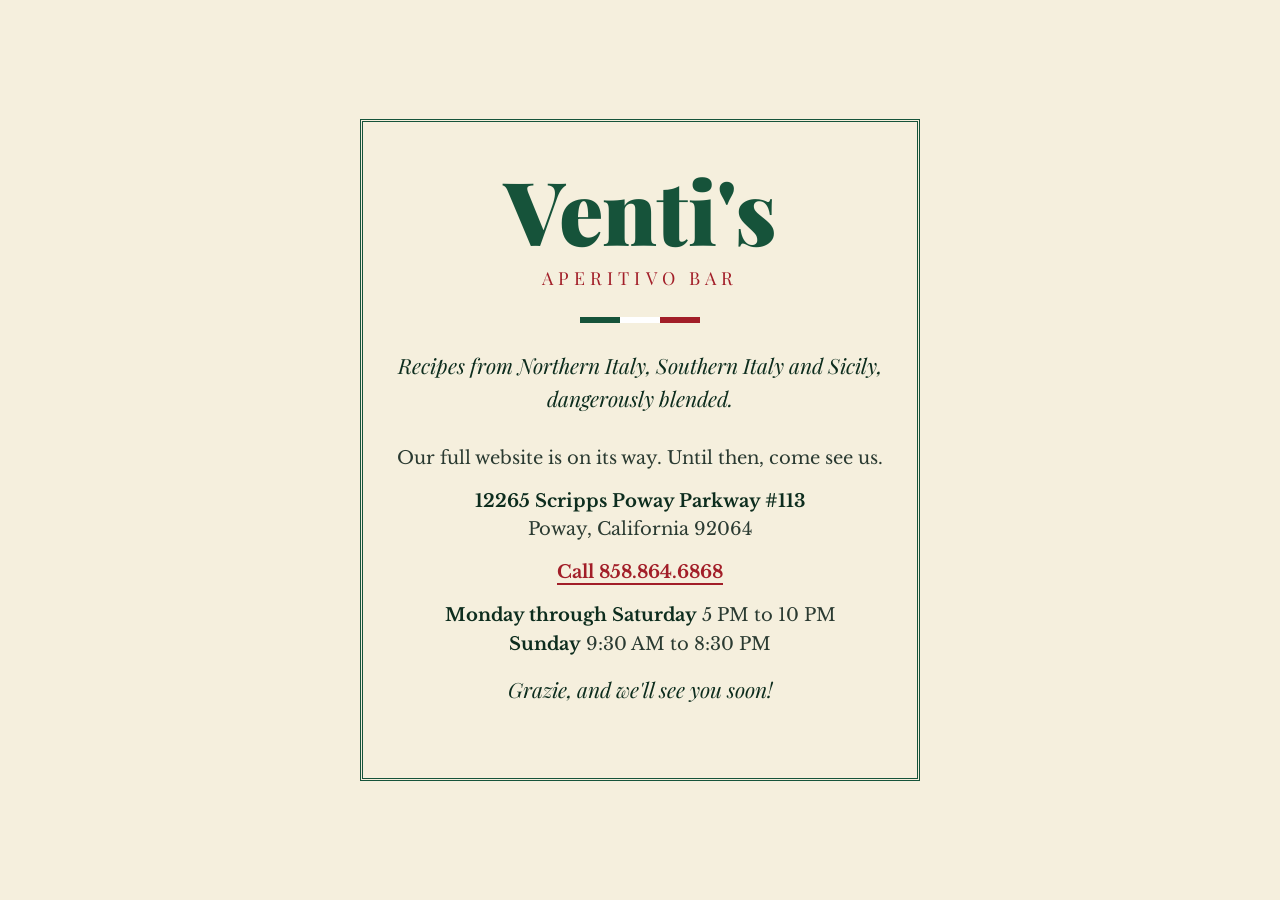
==== index.html @ 0a0c338a "Scaffold the Venti's Aperitivo Bar site: menu data, brief, deploy guide, holding page Co-Authored-By" ====
<!doctype html>
<html lang="en">
<head>
<meta charset="utf-8">
<meta name="viewport" content="width=device-width, initial-scale=1">
<title>Venti's Aperitivo Bar | Italian Restaurant and Aperitivo Bar in Poway, California</title>
<meta name="description" content="Venti's Aperitivo Bar, an Italian restaurant and aperitivo bar in Poway, California. 12265 Scripps Poway Parkway #113. Call 858.864.6868.">
<meta name="theme-color" content="#16533A">
<link rel="preconnect" href="https://fonts.googleapis.com">
<link rel="preconnect" href="https://fonts.gstatic.com" crossorigin>
<link rel="stylesheet" href="https://fonts.googleapis.com/css2?family=Playfair+Display:ital,wght@0,700;0,900;1,400&family=Libre+Baskerville:wght@400;700&display=swap">
<style>
  :root { --paper: #F5EFDD; --green: #16533A; --red: #A21E28; --ink: #0D2D1E; --body: #2A3A31; }
  * { box-sizing: border-box; }
  body { margin: 0; background: var(--paper); color: var(--body); font-family: "Libre Baskerville", Georgia, serif; font-size: 18px; line-height: 1.6; }
  main { min-height: 100vh; display: grid; place-items: center; padding: 48px 20px; }
  .card { max-width: 560px; width: 100%; text-align: center; border: 3px double var(--green); padding: 44px 28px; }
  h1 { font-family: "Playfair Display", serif; font-weight: 900; color: var(--green); font-size: clamp(56px, 12vw, 88px); line-height: 1; margin: 0; }
  .sub { font-family: "Playfair Display", serif; color: var(--red); letter-spacing: 0.28em; font-size: 18px; margin: 10px 0 24px; }
  .tri { display: flex; width: 120px; height: 6px; margin: 0 auto 26px; }
  .tri span { flex: 1; } .tri span:nth-child(1) { background: var(--green); } .tri span:nth-child(2) { background: #fff; } .tri span:nth-child(3) { background: var(--red); }
  .tag { font-family: "Playfair Display", serif; font-style: italic; color: var(--ink); font-size: 21px; margin: 0 0 28px; }
  p { margin: 0 0 14px; }
  a { color: var(--red); font-weight: 700; text-decoration: none; border-bottom: 2px solid var(--red); }
  a:focus-visible { outline: 3px solid var(--green); outline-offset: 3px; }
  strong { color: var(--ink); }
</style>
</head>
<body>
<main>
  <div class="card">
    <h1>Venti's</h1>
    <div class="sub">APERITIVO BAR</div>
    <div class="tri" aria-hidden="true"><span></span><span></span><span></span></div>
    <p class="tag">Recipes from Northern Italy, Southern Italy and Sicily, dangerously blended.</p>
    <p>Our full website is on its way. Until then, come see us.</p>
    <p><strong>12265 Scripps Poway Parkway #113</strong><br>Poway, California 92064</p>
    <p><a href="tel:+18588646868">Call 858.864.6868</a></p>
    <p><strong>Monday through Saturday</strong> 5 PM to 10 PM<br><strong>Sunday</strong> 9:30 AM to 8:30 PM</p>
    <p class="tag">Grazie, and we'll see you soon!</p>
  </div>
</main>
</body>
</html>
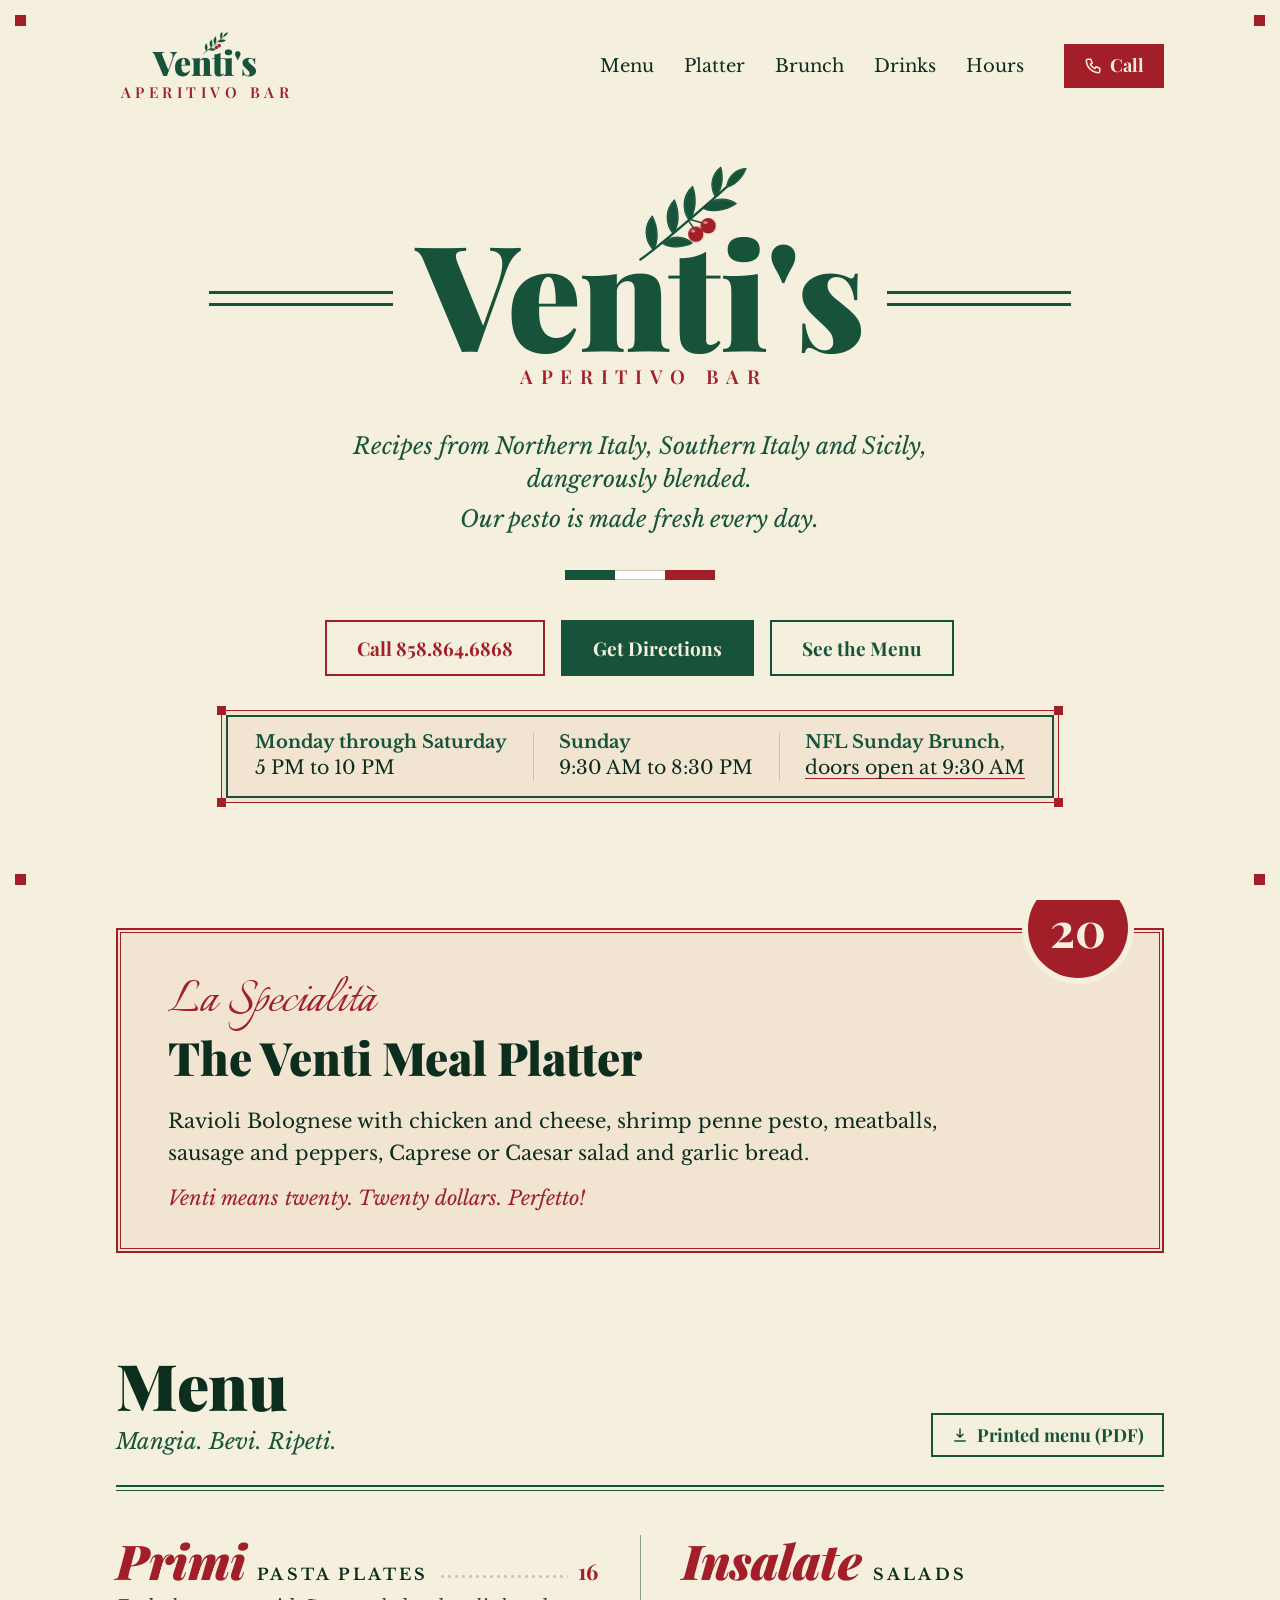
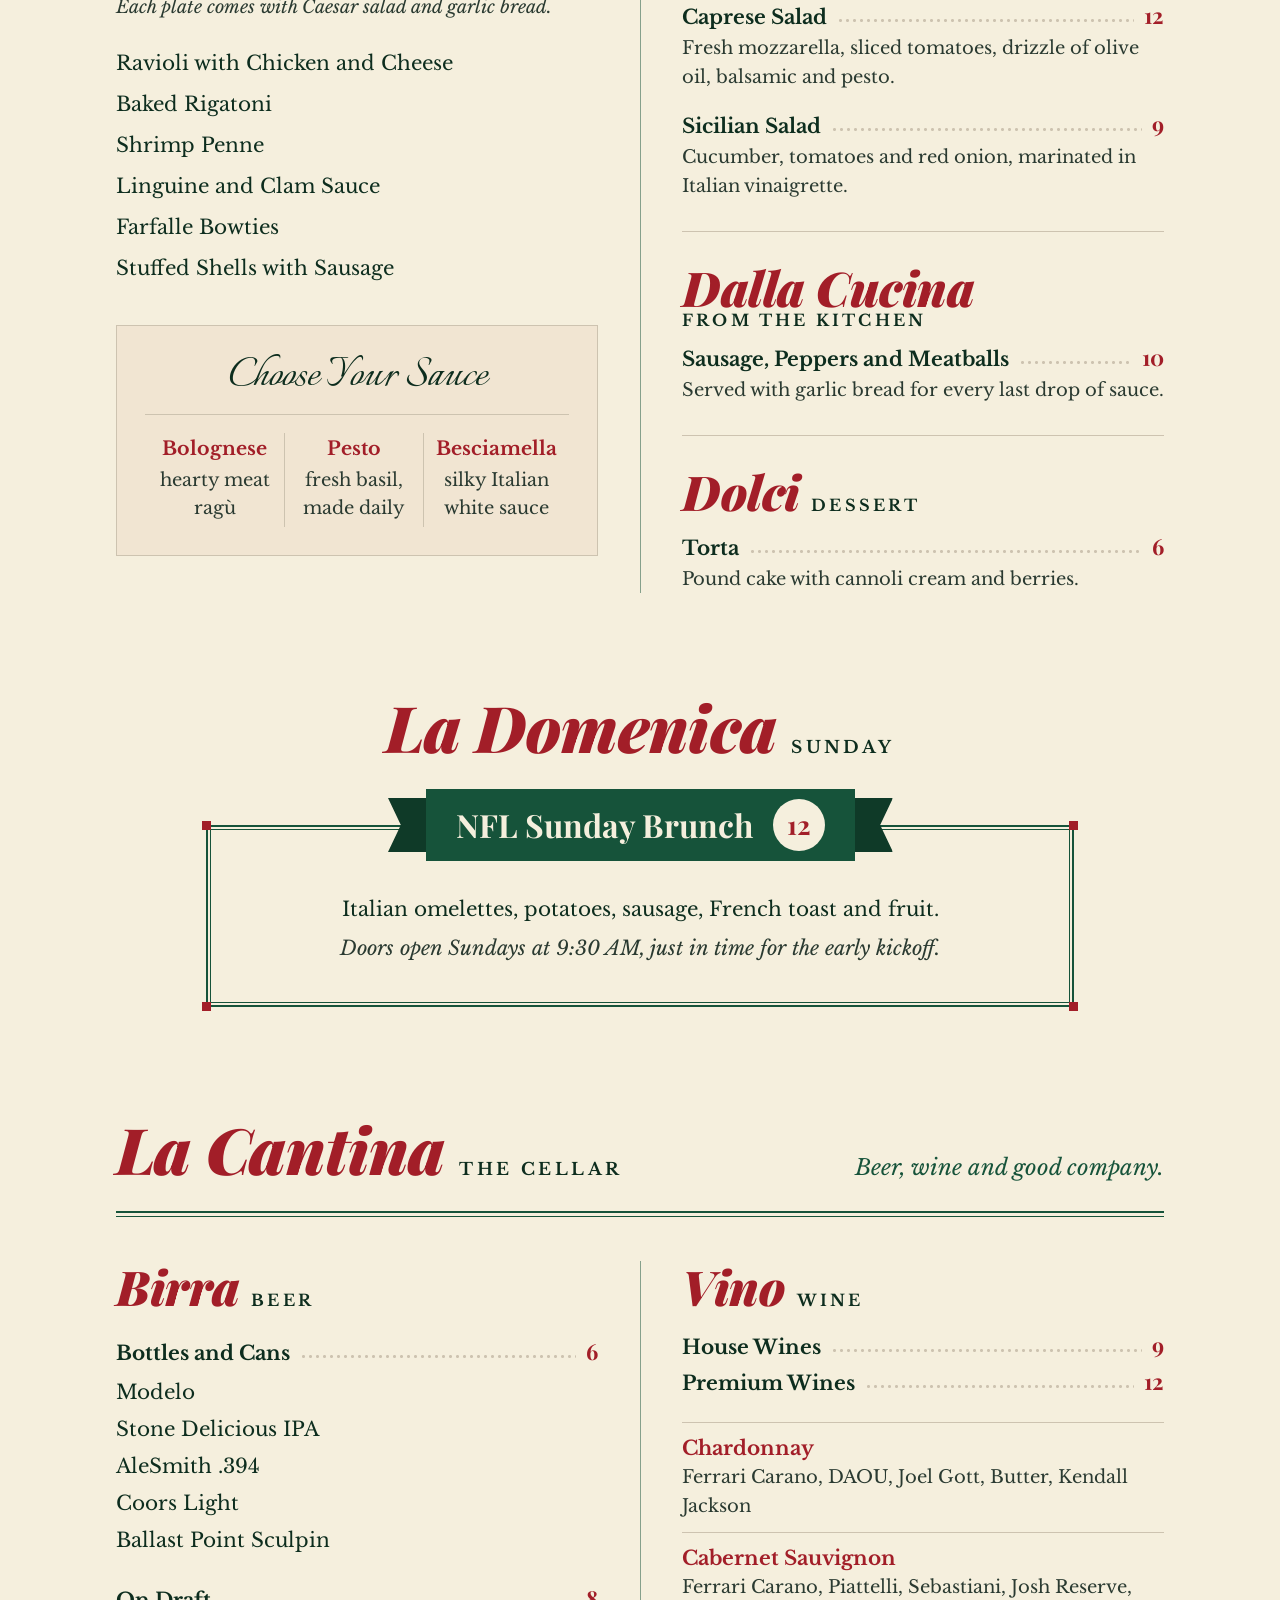
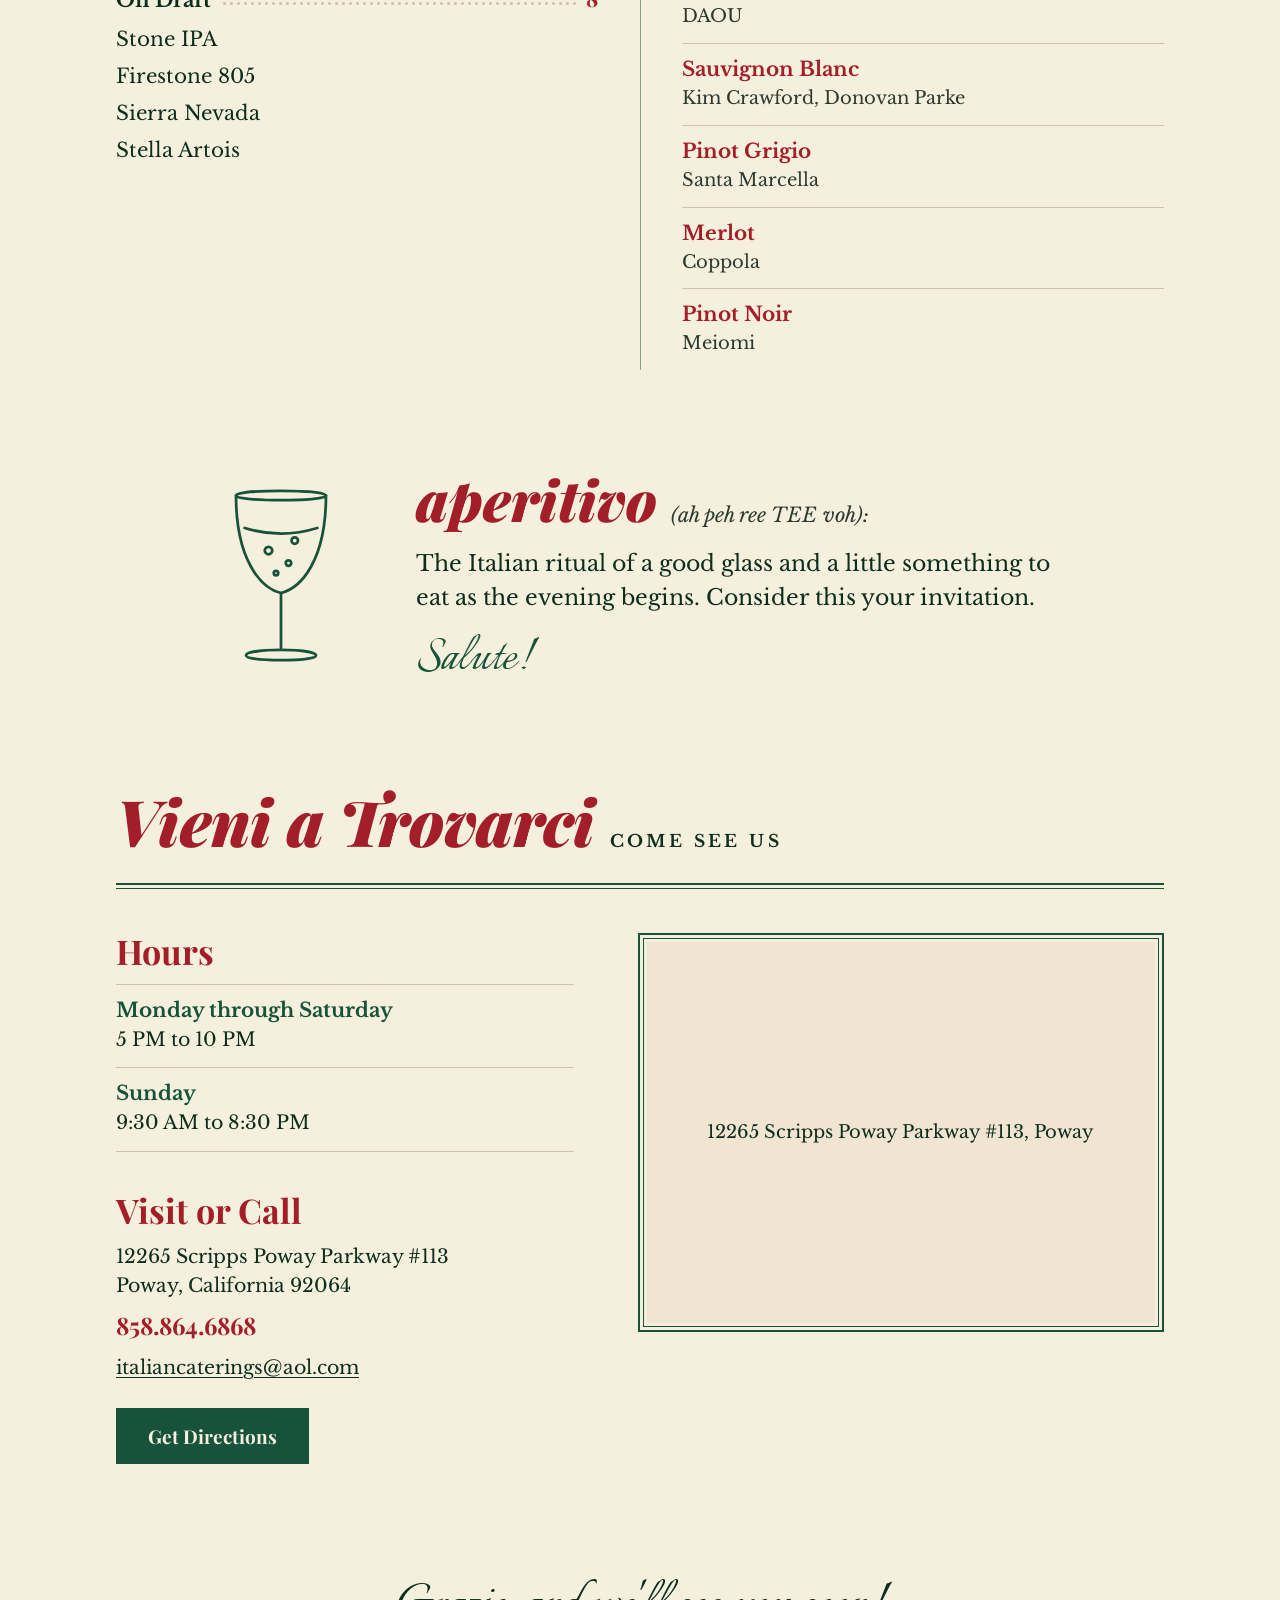
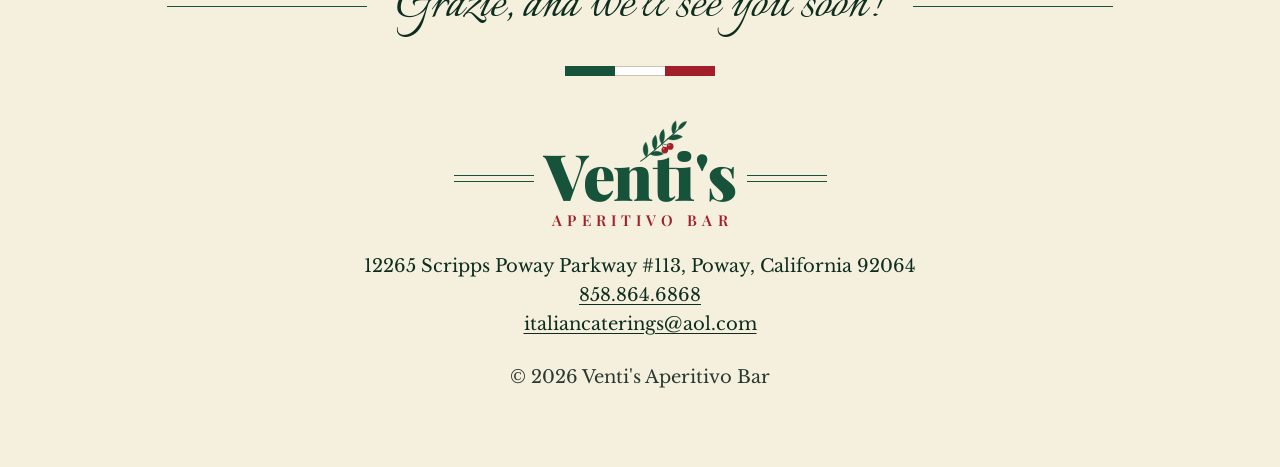
==== commit 09d81f8a: "Publish the site: the printed menu brought to the screen Replaces the holding page with the real one" ====
--- a/index.html
+++ b/index.html
@@ -1,44 +1,653 @@
 <!doctype html>
 <html lang="en">
 <head>
-<meta charset="utf-8">
-<meta name="viewport" content="width=device-width, initial-scale=1">
-<title>Venti's Aperitivo Bar | Italian Restaurant and Aperitivo Bar in Poway, California</title>
-<meta name="description" content="Venti's Aperitivo Bar, an Italian restaurant and aperitivo bar in Poway, California. 12265 Scripps Poway Parkway #113. Call 858.864.6868.">
-<meta name="theme-color" content="#16533A">
-<link rel="preconnect" href="https://fonts.googleapis.com">
-<link rel="preconnect" href="https://fonts.gstatic.com" crossorigin>
-<link rel="stylesheet" href="https://fonts.googleapis.com/css2?family=Playfair+Display:ital,wght@0,700;0,900;1,400&family=Libre+Baskerville:wght@400;700&display=swap">
-<style>
-  :root { --paper: #F5EFDD; --green: #16533A; --red: #A21E28; --ink: #0D2D1E; --body: #2A3A31; }
-  * { box-sizing: border-box; }
-  body { margin: 0; background: var(--paper); color: var(--body); font-family: "Libre Baskerville", Georgia, serif; font-size: 18px; line-height: 1.6; }
-  main { min-height: 100vh; display: grid; place-items: center; padding: 48px 20px; }
-  .card { max-width: 560px; width: 100%; text-align: center; border: 3px double var(--green); padding: 44px 28px; }
-  h1 { font-family: "Playfair Display", serif; font-weight: 900; color: var(--green); font-size: clamp(56px, 12vw, 88px); line-height: 1; margin: 0; }
-  .sub { font-family: "Playfair Display", serif; color: var(--red); letter-spacing: 0.28em; font-size: 18px; margin: 10px 0 24px; }
-  .tri { display: flex; width: 120px; height: 6px; margin: 0 auto 26px; }
-  .tri span { flex: 1; } .tri span:nth-child(1) { background: var(--green); } .tri span:nth-child(2) { background: #fff; } .tri span:nth-child(3) { background: var(--red); }
-  .tag { font-family: "Playfair Display", serif; font-style: italic; color: var(--ink); font-size: 21px; margin: 0 0 28px; }
-  p { margin: 0 0 14px; }
-  a { color: var(--red); font-weight: 700; text-decoration: none; border-bottom: 2px solid var(--red); }
-  a:focus-visible { outline: 3px solid var(--green); outline-offset: 3px; }
-  strong { color: var(--ink); }
-</style>
+  <meta charset="utf-8">
+  <meta name="viewport" content="width=device-width, initial-scale=1, viewport-fit=cover">
+  <script>
+    /* The js class goes on before anything can paint, so the finished page never flashes before
+       the entrance in js/main.js hides it. If that file fails to load (its onerror below) or has
+       not run within 2.5 seconds, the class comes off again and the page shows itself, complete
+       and still, without motion. */
+    (function (h) {
+      h.classList.add('js'); h.setAttribute('data-js', 'pending');
+      window.ventisLate = function () {
+        if (h.getAttribute('data-js') === 'pending') { h.classList.remove('js'); h.setAttribute('data-js', 'late'); }
+      };
+      setTimeout(window.ventisLate, 2500);
+    })(document.documentElement);
+  </script>
+  <title>Venti&#39;s Aperitivo Bar | Italian Restaurant and Aperitivo Bar in Poway, California</title>
+  <meta name="description" content="Italian restaurant and aperitivo bar in Poway, California. The Venti Meal Platter, pasta plates, salads, beer and wine, and NFL Sunday Brunch.">
+  <link rel="canonical" href="https://ventis2026.com/">
+  <meta name="theme-color" content="#16533A">
+  <meta property="og:type" content="website">
+  <meta property="og:site_name" content="Venti&#39;s Aperitivo Bar">
+  <meta property="og:locale" content="en_US">
+  <meta property="og:title" content="Venti&#39;s Aperitivo Bar | Italian Restaurant and Aperitivo Bar in Poway, California">
+  <meta property="og:description" content="Italian restaurant and aperitivo bar in Poway, California. The Venti Meal Platter, pasta plates, salads, beer and wine, and NFL Sunday Brunch.">
+  <meta property="og:url" content="https://ventis2026.com/">
+  <meta property="og:image" content="https://ventis2026.com/assets/og.png">
+  <meta property="og:image:width" content="1200">
+  <meta property="og:image:height" content="630">
+  <meta property="og:image:alt" content="Venti&#39;s Aperitivo Bar wordmark with an olive sprig on ivory paper, with the tagline Recipes from Northern Italy, Southern Italy and Sicily, dangerously blended.">
+  <meta name="twitter:card" content="summary_large_image">
+  <meta name="twitter:title" content="Venti&#39;s Aperitivo Bar | Italian Restaurant and Aperitivo Bar in Poway, California">
+  <meta name="twitter:description" content="Italian restaurant and aperitivo bar in Poway, California. The Venti Meal Platter, pasta plates, salads, beer and wine, and NFL Sunday Brunch.">
+  <meta name="twitter:image" content="https://ventis2026.com/assets/og.png">
+  <link rel="icon" href="assets/favicon.svg" type="image/svg+xml">
+  <link rel="icon" href="assets/favicon-32.png" sizes="32x32" type="image/png">
+  <link rel="apple-touch-icon" href="assets/apple-touch-icon.png">
+  <link rel="preconnect" href="https://fonts.googleapis.com">
+  <link rel="preconnect" href="https://fonts.gstatic.com" crossorigin>
+  <link rel="stylesheet" href="https://fonts.googleapis.com/css2?family=Italianno&family=Libre+Baskerville:ital,wght@0,400;0,700;1,400;1,700&family=Playfair+Display:ital,wght@0,600;0,700;0,900;1,900&display=swap">
+  <link rel="stylesheet" href="css/style.css">
+  <script type="application/ld+json">
+{
+  "@context": "https://schema.org",
+  "@type": "Restaurant",
+  "name": "Venti's Aperitivo Bar",
+  "url": "https://ventis2026.com/",
+  "image": "https://ventis2026.com/assets/og.png",
+  "telephone": "+18588646868",
+  "email": "italiancaterings@aol.com",
+  "servesCuisine": "Italian",
+  "priceRange": "$$",
+  "address": {
+    "@type": "PostalAddress",
+    "streetAddress": "12265 Scripps Poway Parkway #113",
+    "addressLocality": "Poway",
+    "addressRegion": "CA",
+    "postalCode": "92064",
+    "addressCountry": "US"
+  },
+  "openingHoursSpecification": [
+    {
+      "@type": "OpeningHoursSpecification",
+      "dayOfWeek": [
+        "Monday",
+        "Tuesday",
+        "Wednesday",
+        "Thursday",
+        "Friday",
+        "Saturday"
+      ],
+      "opens": "17:00",
+      "closes": "22:00"
+    },
+    {
+      "@type": "OpeningHoursSpecification",
+      "dayOfWeek": [
+        "Sunday"
+      ],
+      "opens": "09:30",
+      "closes": "20:30"
+    }
+  ],
+  "hasMenu": {
+    "@type": "Menu",
+    "name": "Venti's Aperitivo Bar Menu",
+    "url": "https://ventis2026.com/#menu",
+    "hasMenuSection": [
+      {
+        "@type": "MenuSection",
+        "name": "La Specialità",
+        "hasMenuItem": [
+          {
+            "@type": "MenuItem",
+            "name": "The Venti Meal Platter",
+            "description": "Ravioli Bolognese with chicken and cheese, shrimp penne pesto, meatballs, sausage and peppers, Caprese or Caesar salad and garlic bread.",
+            "offers": {
+              "@type": "Offer",
+              "price": "20",
+              "priceCurrency": "USD"
+            }
+          }
+        ]
+      },
+      {
+        "@type": "MenuSection",
+        "name": "Primi / Pasta Plates",
+        "description": "Each plate comes with Caesar salad and garlic bread.",
+        "hasMenuItem": [
+          {
+            "@type": "MenuItem",
+            "name": "Ravioli with Chicken and Cheese",
+            "description": "Each plate comes with Caesar salad and garlic bread. Choose Your Sauce: Bolognese, Pesto or Besciamella.",
+            "offers": {
+              "@type": "Offer",
+              "price": "16",
+              "priceCurrency": "USD"
+            }
+          },
+          {
+            "@type": "MenuItem",
+            "name": "Baked Rigatoni",
+            "description": "Each plate comes with Caesar salad and garlic bread. Choose Your Sauce: Bolognese, Pesto or Besciamella.",
+            "offers": {
+              "@type": "Offer",
+              "price": "16",
+              "priceCurrency": "USD"
+            }
+          },
+          {
+            "@type": "MenuItem",
+            "name": "Shrimp Penne",
+            "description": "Each plate comes with Caesar salad and garlic bread. Choose Your Sauce: Bolognese, Pesto or Besciamella.",
+            "offers": {
+              "@type": "Offer",
+              "price": "16",
+              "priceCurrency": "USD"
+            }
+          },
+          {
+            "@type": "MenuItem",
+            "name": "Linguine and Clam Sauce",
+            "description": "Each plate comes with Caesar salad and garlic bread. Choose Your Sauce: Bolognese, Pesto or Besciamella.",
+            "offers": {
+              "@type": "Offer",
+              "price": "16",
+              "priceCurrency": "USD"
+            }
+          },
+          {
+            "@type": "MenuItem",
+            "name": "Farfalle Bowties",
+            "description": "Each plate comes with Caesar salad and garlic bread. Choose Your Sauce: Bolognese, Pesto or Besciamella.",
+            "offers": {
+              "@type": "Offer",
+              "price": "16",
+              "priceCurrency": "USD"
+            }
+          },
+          {
+            "@type": "MenuItem",
+            "name": "Stuffed Shells with Sausage",
+            "description": "Each plate comes with Caesar salad and garlic bread. Choose Your Sauce: Bolognese, Pesto or Besciamella.",
+            "offers": {
+              "@type": "Offer",
+              "price": "16",
+              "priceCurrency": "USD"
+            }
+          }
+        ]
+      },
+      {
+        "@type": "MenuSection",
+        "name": "Insalate / Salads",
+        "hasMenuItem": [
+          {
+            "@type": "MenuItem",
+            "name": "Caprese Salad",
+            "description": "Fresh mozzarella, sliced tomatoes, drizzle of olive oil, balsamic and pesto.",
+            "offers": {
+              "@type": "Offer",
+              "price": "12",
+              "priceCurrency": "USD"
+            }
+          },
+          {
+            "@type": "MenuItem",
+            "name": "Sicilian Salad",
+            "description": "Cucumber, tomatoes and red onion, marinated in Italian vinaigrette.",
+            "offers": {
+              "@type": "Offer",
+              "price": "9",
+              "priceCurrency": "USD"
+            }
+          }
+        ]
+      },
+      {
+        "@type": "MenuSection",
+        "name": "Dalla Cucina / From the Kitchen",
+        "hasMenuItem": [
+          {
+            "@type": "MenuItem",
+            "name": "Sausage, Peppers and Meatballs",
+            "description": "Served with garlic bread for every last drop of sauce.",
+            "offers": {
+              "@type": "Offer",
+              "price": "10",
+              "priceCurrency": "USD"
+            }
+          }
+        ]
+      },
+      {
+        "@type": "MenuSection",
+        "name": "Dolci / Dessert",
+        "hasMenuItem": [
+          {
+            "@type": "MenuItem",
+            "name": "Torta",
+            "description": "Pound cake with cannoli cream and berries.",
+            "offers": {
+              "@type": "Offer",
+              "price": "6",
+              "priceCurrency": "USD"
+            }
+          }
+        ]
+      },
+      {
+        "@type": "MenuSection",
+        "name": "La Domenica / Sunday",
+        "hasMenuItem": [
+          {
+            "@type": "MenuItem",
+            "name": "NFL Sunday Brunch",
+            "description": "Italian omelettes, potatoes, sausage, French toast and fruit. Doors open Sundays at 9:30 AM, just in time for the early kickoff.",
+            "offers": {
+              "@type": "Offer",
+              "price": "12",
+              "priceCurrency": "USD"
+            }
+          }
+        ]
+      },
+      {
+        "@type": "MenuSection",
+        "name": "Birra / Beer",
+        "hasMenuItem": [
+          {
+            "@type": "MenuItem",
+            "name": "Modelo",
+            "description": "Bottles and Cans",
+            "offers": {
+              "@type": "Offer",
+              "price": "6",
+              "priceCurrency": "USD"
+            }
+          },
+          {
+            "@type": "MenuItem",
+            "name": "Stone Delicious IPA",
+            "description": "Bottles and Cans",
+            "offers": {
+              "@type": "Offer",
+              "price": "6",
+              "priceCurrency": "USD"
+            }
+          },
+          {
+            "@type": "MenuItem",
+            "name": "AleSmith .394",
+            "description": "Bottles and Cans",
+            "offers": {
+              "@type": "Offer",
+              "price": "6",
+              "priceCurrency": "USD"
+            }
+          },
+          {
+            "@type": "MenuItem",
+            "name": "Coors Light",
+            "description": "Bottles and Cans",
+            "offers": {
+              "@type": "Offer",
+              "price": "6",
+              "priceCurrency": "USD"
+            }
+          },
+          {
+            "@type": "MenuItem",
+            "name": "Ballast Point Sculpin",
+            "description": "Bottles and Cans",
+            "offers": {
+              "@type": "Offer",
+              "price": "6",
+              "priceCurrency": "USD"
+            }
+          },
+          {
+            "@type": "MenuItem",
+            "name": "Stone IPA",
+            "description": "On Draft",
+            "offers": {
+              "@type": "Offer",
+              "price": "8",
+              "priceCurrency": "USD"
+            }
+          },
+          {
+            "@type": "MenuItem",
+            "name": "Firestone 805",
+            "description": "On Draft",
+            "offers": {
+              "@type": "Offer",
+              "price": "8",
+              "priceCurrency": "USD"
+            }
+          },
+          {
+            "@type": "MenuItem",
+            "name": "Sierra Nevada",
+            "description": "On Draft",
+            "offers": {
+              "@type": "Offer",
+              "price": "8",
+              "priceCurrency": "USD"
+            }
+          },
+          {
+            "@type": "MenuItem",
+            "name": "Stella Artois",
+            "description": "On Draft",
+            "offers": {
+              "@type": "Offer",
+              "price": "8",
+              "priceCurrency": "USD"
+            }
+          }
+        ]
+      },
+      {
+        "@type": "MenuSection",
+        "name": "Vino / Wine",
+        "description": "Chardonnay (Ferrari Carano, DAOU, Joel Gott, Butter, Kendall Jackson); Cabernet Sauvignon (Ferrari Carano, Piattelli, Sebastiani, Josh Reserve, DAOU); Sauvignon Blanc (Kim Crawford, Donovan Parke); Pinot Grigio (Santa Marcella); Merlot (Coppola); Pinot Noir (Meiomi)",
+        "hasMenuItem": [
+          {
+            "@type": "MenuItem",
+            "name": "House Wines",
+            "offers": {
+              "@type": "Offer",
+              "price": "9",
+              "priceCurrency": "USD"
+            }
+          },
+          {
+            "@type": "MenuItem",
+            "name": "Premium Wines",
+            "offers": {
+              "@type": "Offer",
+              "price": "12",
+              "priceCurrency": "USD"
+            }
+          }
+        ]
+      }
+    ]
+  }
+}
+  </script>
 </head>
 <body>
-<main>
-  <div class="card">
-    <h1>Venti's</h1>
-    <div class="sub">APERITIVO BAR</div>
-    <div class="tri" aria-hidden="true"><span></span><span></span><span></span></div>
-    <p class="tag">Recipes from Northern Italy, Southern Italy and Sicily, dangerously blended.</p>
-    <p>Our full website is on its way. Until then, come see us.</p>
-    <p><strong>12265 Scripps Poway Parkway #113</strong><br>Poway, California 92064</p>
-    <p><a href="tel:+18588646868">Call 858.864.6868</a></p>
-    <p><strong>Monday through Saturday</strong> 5 PM to 10 PM<br><strong>Sunday</strong> 9:30 AM to 8:30 PM</p>
-    <p class="tag">Grazie, and we'll see you soon!</p>
-  </div>
-</main>
+  <a class="skip" href="#main">Skip to main content</a>
+
+  <div class="frame" aria-hidden="true">
+    <i class="frame__mat frame__mat--t"></i>
+    <i class="frame__mat frame__mat--b"></i>
+    <i class="frame__mat frame__mat--l"></i>
+    <i class="frame__mat frame__mat--r"></i>
+    <svg class="frame__rule frame__rule--outer"><rect pathLength="1"></rect></svg>
+    <svg class="frame__rule frame__rule--inner"><rect pathLength="1"></rect></svg>
+    <i class="frame__corner frame__corner--tl"></i>
+    <i class="frame__corner frame__corner--tr"></i>
+    <i class="frame__corner frame__corner--bl"></i>
+    <i class="frame__corner frame__corner--br"></i>
+  </div>
+
+  <header class="site-header" id="site-header">
+  <div class="site-header__inner">
+    <button class="site-header__toggle" type="button" aria-expanded="false" aria-controls="site-nav">
+      <span class="site-header__bars" aria-hidden="true"><i></i><i></i><i></i></span><span class="site-header__toggle-label">Sections</span>
+    </button>
+    <a class="lockup lockup--small site-header__brand" href="#top"><span class="lockup__mark"><svg class="sprig lockup__sprig" viewBox="-6 -28 176 142" aria-hidden="true" focusable="false"><g class="sprig__lines" fill="none" stroke="currentColor" stroke-width="1.4" stroke-linecap="round" stroke-linejoin="round"><path d="M14 104C40 86 76 54 126 10" stroke-width="3" pathLength="1" style="--k:0"/><path d="M0 0C12-12 30-14 44-3C30 5 12 7 0 0Z" transform="translate(30.8 91.5) rotate(-88)" pathLength="1" style="--k:1"/><path d="M0 0C12-12 30-14 44-3C30 5 12 7 0 0Z" transform="translate(41.9 82.5) rotate(4) scale(0.9)" pathLength="1" style="--k:2"/><path d="M0 0C12-12 30-14 44-3C30 5 12 7 0 0Z" transform="translate(56.6 70.5) rotate(-84)" pathLength="1" style="--k:3"/><path d="M0 0C12-12 30-14 44-3C30 5 12 7 0 0Z" transform="translate(77.2 52.8) rotate(-80)" pathLength="1" style="--k:4"/><path d="M0 0C12-12 30-14 44-3C30 5 12 7 0 0Z" transform="translate(95 37.3) rotate(-4)" pathLength="1" style="--k:5"/><path d="M0 0C12-12 30-14 44-3C30 5 12 7 0 0Z" transform="translate(111.5 22.8) rotate(-76) scale(0.9)" pathLength="1" style="--k:6"/><path d="M0 0C12-12 30-14 44-3C30 5 12 7 0 0Z" transform="translate(126 10) rotate(-40) scale(0.8)" pathLength="1" style="--k:7"/><path d="M77 54L85 66" stroke-width="2" pathLength="1" style="--k:8"/><path d="M79 52L100 58" stroke-width="2" pathLength="1" style="--k:9"/></g><g class="sprig__fills" fill="currentColor"><path d="M0 0C12-12 30-14 44-3C30 5 12 7 0 0Z" transform="translate(30.8 91.5) rotate(-88)"/><path d="M0 0C12-12 30-14 44-3C30 5 12 7 0 0Z" transform="translate(41.9 82.5) rotate(4) scale(0.9)"/><path d="M0 0C12-12 30-14 44-3C30 5 12 7 0 0Z" transform="translate(56.6 70.5) rotate(-84)"/><path d="M0 0C12-12 30-14 44-3C30 5 12 7 0 0Z" transform="translate(77.2 52.8) rotate(-80)"/><path d="M0 0C12-12 30-14 44-3C30 5 12 7 0 0Z" transform="translate(95 37.3) rotate(-4)"/><path d="M0 0C12-12 30-14 44-3C30 5 12 7 0 0Z" transform="translate(111.5 22.8) rotate(-76) scale(0.9)"/><path d="M0 0C12-12 30-14 44-3C30 5 12 7 0 0Z" transform="translate(126 10) rotate(-40) scale(0.8)"/></g><g class="sprig__olives" fill="#A21E28"><g class="sprig__olive"><circle cx="102" cy="60" r="10"/><ellipse class="sprig__shine" cx="98.5" cy="56" rx="3" ry="1.8"/></g><g class="sprig__olive"><circle cx="86" cy="71" r="10"/><ellipse class="sprig__shine" cx="82.5" cy="67" rx="3" ry="1.8"/></g></g></svg><span class="lockup__rule lockup__rule--l" aria-hidden="true"></span><span class="lockup__name">Venti&#39;s</span><span class="lockup__rule lockup__rule--r" aria-hidden="true"></span></span><span class="lockup__descriptor">Aperitivo Bar</span></a>
+    <nav class="site-nav" id="site-nav" aria-label="Sections of this page">
+      <ul class="site-nav__list">
+        <li><a class="site-nav__link" href="#menu">Menu</a></li>
+        <li><a class="site-nav__link" href="#platter">Platter</a></li>
+        <li><a class="site-nav__link" href="#brunch">Brunch</a></li>
+        <li><a class="site-nav__link" href="#cantina">Drinks</a></li>
+        <li><a class="site-nav__link" href="#hours">Hours</a></li>
+        <li class="site-nav__extra"><a class="site-nav__link" href="https://www.google.com/maps/dir/?api=1&amp;destination=12265%20Scripps%20Poway%20Parkway%20%23113%2C%20Poway%2C%20CA%2092064" target="_blank" rel="noopener">Get Directions<span class="vh"> (opens Google Maps in a new tab)</span></a></li>
+      </ul>
+    </nav>
+    <a class="btn btn--red btn--header" href="tel:+18588646868"><svg class="ico" viewBox="0 0 24 24" aria-hidden="true" focusable="false" fill="none" stroke="currentColor" stroke-width="2" stroke-linecap="round" stroke-linejoin="round"><path d="M5 3h4l2 5-2.5 1.5a11 11 0 0 0 6 6L16 13l5 2v4a2 2 0 0 1-2 2A17 17 0 0 1 3 5a2 2 0 0 1 2-2z"/></svg><span>Call</span><span class="vh"> 858.864.6868</span></a>
+  </div>
+  <div class="progress" aria-hidden="true"><div class="progress__fill"><i></i><i></i><i></i></div></div>
+</header>
+
+  <main id="main" tabindex="-1">
+    <section class="hero" id="top" aria-label="Welcome">
+  <div class="hero__inner">
+    <h1 class="lockup lockup--hero"><span class="lockup__mark"><svg class="sprig lockup__sprig" viewBox="-6 -28 176 142" aria-hidden="true" focusable="false"><g class="sprig__lines" fill="none" stroke="currentColor" stroke-width="1.4" stroke-linecap="round" stroke-linejoin="round"><path d="M14 104C40 86 76 54 126 10" stroke-width="3" pathLength="1" style="--k:0"/><path d="M0 0C12-12 30-14 44-3C30 5 12 7 0 0Z" transform="translate(30.8 91.5) rotate(-88)" pathLength="1" style="--k:1"/><path d="M0 0C12-12 30-14 44-3C30 5 12 7 0 0Z" transform="translate(41.9 82.5) rotate(4) scale(0.9)" pathLength="1" style="--k:2"/><path d="M0 0C12-12 30-14 44-3C30 5 12 7 0 0Z" transform="translate(56.6 70.5) rotate(-84)" pathLength="1" style="--k:3"/><path d="M0 0C12-12 30-14 44-3C30 5 12 7 0 0Z" transform="translate(77.2 52.8) rotate(-80)" pathLength="1" style="--k:4"/><path d="M0 0C12-12 30-14 44-3C30 5 12 7 0 0Z" transform="translate(95 37.3) rotate(-4)" pathLength="1" style="--k:5"/><path d="M0 0C12-12 30-14 44-3C30 5 12 7 0 0Z" transform="translate(111.5 22.8) rotate(-76) scale(0.9)" pathLength="1" style="--k:6"/><path d="M0 0C12-12 30-14 44-3C30 5 12 7 0 0Z" transform="translate(126 10) rotate(-40) scale(0.8)" pathLength="1" style="--k:7"/><path d="M77 54L85 66" stroke-width="2" pathLength="1" style="--k:8"/><path d="M79 52L100 58" stroke-width="2" pathLength="1" style="--k:9"/></g><g class="sprig__fills" fill="currentColor"><path d="M0 0C12-12 30-14 44-3C30 5 12 7 0 0Z" transform="translate(30.8 91.5) rotate(-88)"/><path d="M0 0C12-12 30-14 44-3C30 5 12 7 0 0Z" transform="translate(41.9 82.5) rotate(4) scale(0.9)"/><path d="M0 0C12-12 30-14 44-3C30 5 12 7 0 0Z" transform="translate(56.6 70.5) rotate(-84)"/><path d="M0 0C12-12 30-14 44-3C30 5 12 7 0 0Z" transform="translate(77.2 52.8) rotate(-80)"/><path d="M0 0C12-12 30-14 44-3C30 5 12 7 0 0Z" transform="translate(95 37.3) rotate(-4)"/><path d="M0 0C12-12 30-14 44-3C30 5 12 7 0 0Z" transform="translate(111.5 22.8) rotate(-76) scale(0.9)"/><path d="M0 0C12-12 30-14 44-3C30 5 12 7 0 0Z" transform="translate(126 10) rotate(-40) scale(0.8)"/></g><g class="sprig__olives" fill="#A21E28"><g class="sprig__olive"><circle cx="102" cy="60" r="10"/><ellipse class="sprig__shine" cx="98.5" cy="56" rx="3" ry="1.8"/></g><g class="sprig__olive"><circle cx="86" cy="71" r="10"/><ellipse class="sprig__shine" cx="82.5" cy="67" rx="3" ry="1.8"/></g></g></svg><span class="lockup__rule lockup__rule--l" aria-hidden="true"></span><span class="lockup__name">Venti&#39;s</span><span class="lockup__rule lockup__rule--r" aria-hidden="true"></span></span><span class="lockup__descriptor">Aperitivo Bar</span></h1>
+    <span class="hero__sentinel" id="hero-sentinel" aria-hidden="true"></span>
+    <p class="hero__tagline" data-enter style="--t:640">Recipes from Northern Italy, Southern Italy and Sicily, dangerously blended.</p>
+    <p class="hero__tagline hero__tagline--second" data-enter style="--t:720">Our pesto is made fresh every day.</p>
+    <span class="tricolor hero__tricolor" aria-hidden="true"><i></i><i></i><i></i></span>
+    <div class="hero__actions">
+      <a class="btn btn--call btn--big" href="tel:+18588646868" data-enter style="--t:860">Call 858.864.6868</a>
+      <a class="btn btn--green btn--big" href="https://www.google.com/maps/dir/?api=1&amp;destination=12265%20Scripps%20Poway%20Parkway%20%23113%2C%20Poway%2C%20CA%2092064" target="_blank" rel="noopener" data-enter style="--t:920">Get Directions<span class="vh"> (opens Google Maps in a new tab)</span></a>
+      <a class="btn btn--outline btn--big" href="#menu" data-enter style="--t:980">See the Menu</a>
+    </div>
+    <div class="hours-tag" data-enter style="--t:1040">
+      <i class="hours-tag__corner hours-tag__corner--tl" aria-hidden="true"></i><i class="hours-tag__corner hours-tag__corner--tr" aria-hidden="true"></i><i class="hours-tag__corner hours-tag__corner--bl" aria-hidden="true"></i><i class="hours-tag__corner hours-tag__corner--br" aria-hidden="true"></i>
+      <dl class="hours-tag__list">
+        <div class="hours-tag__row"><dt class="hours-tag__days">Monday through Saturday</dt><dd class="hours-tag__time">5 PM to 10 PM</dd></div>
+        <div class="hours-tag__row"><dt class="hours-tag__days">Sunday</dt><dd class="hours-tag__time">9:30 AM to 8:30 PM</dd></div>
+      </dl>
+      <a class="hours-tag__brunch" href="#brunch"><span class="hours-tag__days">NFL Sunday Brunch,</span> <span class="hours-tag__time">doors open at 9:30 AM</span></a>
+    </div>
+  </div>
+</section>
+
+    <section class="platter" id="platter" aria-labelledby="platter-title" tabindex="-1">
+  <div class="wrap">
+    <div class="platter__box box box--red" data-reveal data-frame>
+      <i class="box__line box__line--t" aria-hidden="true"></i><i class="box__line box__line--r" aria-hidden="true"></i><i class="box__line box__line--b" aria-hidden="true"></i><i class="box__line box__line--l" aria-hidden="true"></i><i class="box__inner" aria-hidden="true"></i>
+      <h2 class="platter__title" id="platter-title"><span class="script platter__eyebrow" lang="it">La Specialit&#224;</span><span class="platter__name">The Venti Meal Platter</span></h2>
+      <span class="badge badge--red platter__badge"><span class="vh">$</span>20</span>
+      <p class="platter__desc">Ravioli Bolognese with chicken and cheese, shrimp penne pesto, meatballs, sausage and peppers, Caprese or Caesar salad and garlic bread.</p>
+      <p class="platter__note">Venti means twenty. Twenty dollars. <span lang="it">Perfetto</span>!</p>
+    </div>
+  </div>
+</section>
+
+    <section class="menu" id="menu" aria-labelledby="menu-title" tabindex="-1">
+  <div class="wrap">
+    <header class="menu__head">
+      <div class="menu__heading">
+        <h2 class="menu__title" id="menu-title">Menu</h2>
+        <p class="menu__motto" lang="it">Mangia. Bevi. Ripeti.</p>
+      </div>
+      <a class="btn btn--outline btn--small" href="assets/Ventis_Menu.pdf" download><svg class="ico" viewBox="0 0 24 24" aria-hidden="true" focusable="false" fill="none" stroke="currentColor" stroke-width="2" stroke-linecap="round" stroke-linejoin="round"><path d="M12 4v11m0 0 4-4m-4 4-4-4M5 20h14"/></svg><span>Printed menu (PDF)</span></a>
+    </header>
+    <div class="rule-double" data-reveal aria-hidden="true"></div>
+    <div class="two-col">
+      <div class="two-col__col">
+        <section class="dish-group" aria-labelledby="primi-title">
+          <div class="sec-head" data-reveal>
+            <h3 class="sec-title " id="primi-title"><span class="sec-title__it" lang="it">Primi</span> <span class="sec-title__en">Pasta Plates</span></h3>
+            <span class="leader" aria-hidden="true"></span>
+            <span class="price"><span class="vh">$</span>16</span>
+          </div>
+          <p class="dish-group__note">Each plate comes with Caesar salad and garlic bread.</p>
+          <ul class="pastas" data-reveal>
+            <li class="pastas__item" style="--i:0">Ravioli with Chicken and Cheese</li>
+            <li class="pastas__item" style="--i:1">Baked Rigatoni</li>
+            <li class="pastas__item" style="--i:2">Shrimp Penne</li>
+            <li class="pastas__item" style="--i:3">Linguine and Clam Sauce</li>
+            <li class="pastas__item" style="--i:4">Farfalle Bowties</li>
+            <li class="pastas__item" style="--i:5">Stuffed Shells with Sausage</li>
+          </ul>
+          <div class="sauces" data-reveal>
+            <h4 class="script sauces__title">Choose Your Sauce</h4>
+            <ul class="sauces__list">
+              <li class="sauces__item"><span class="sauces__name">Bolognese</span><span class="sauces__desc">hearty meat rag&#249;</span></li>
+              <li class="sauces__item"><span class="sauces__name">Pesto</span><span class="sauces__desc">fresh basil, made daily</span></li>
+              <li class="sauces__item"><span class="sauces__name">Besciamella</span><span class="sauces__desc">silky Italian white sauce</span></li>
+            </ul>
+          </div>
+        </section>
+      </div>
+      <div class="two-col__col">
+      <section class="dish-group" aria-labelledby="insalate-title">
+        <h3 class="sec-title " id="insalate-title" data-reveal><span class="sec-title__it" lang="it">Insalate</span> <span class="sec-title__en">Salads</span></h3>
+        <ul class="dishes" data-reveal>
+        <li class="dish" style="--i:0">
+          <div class="dish__row"><span class="dish__name">Caprese Salad</span><span class="leader" aria-hidden="true"></span><span class="price"><span class="vh">$</span>12</span></div>
+          <p class="dish__desc">Fresh mozzarella, sliced tomatoes, drizzle of olive oil, balsamic and pesto.</p>
+        </li>
+        <li class="dish" style="--i:1">
+          <div class="dish__row"><span class="dish__name">Sicilian Salad</span><span class="leader" aria-hidden="true"></span><span class="price"><span class="vh">$</span>9</span></div>
+          <p class="dish__desc">Cucumber, tomatoes and red onion, marinated in Italian vinaigrette.</p>
+        </li>
+      </ul>
+      </section>
+      <hr class="hair">
+      <section class="dish-group" aria-labelledby="cucina-title">
+        <h3 class="sec-title " id="cucina-title" data-reveal><span class="sec-title__it" lang="it">Dalla Cucina</span> <span class="sec-title__en">From the Kitchen</span></h3>
+        <ul class="dishes" data-reveal>
+        <li class="dish" style="--i:0">
+          <div class="dish__row"><span class="dish__name">Sausage, Peppers and Meatballs</span><span class="leader" aria-hidden="true"></span><span class="price"><span class="vh">$</span>10</span></div>
+          <p class="dish__desc">Served with garlic bread for every last drop of sauce.</p>
+        </li>
+      </ul>
+      </section>
+      <hr class="hair">
+      <section class="dish-group" aria-labelledby="dolci-title">
+        <h3 class="sec-title " id="dolci-title" data-reveal><span class="sec-title__it" lang="it">Dolci</span> <span class="sec-title__en">Dessert</span></h3>
+        <ul class="dishes" data-reveal>
+        <li class="dish" style="--i:0">
+          <div class="dish__row"><span class="dish__name">Torta</span><span class="leader" aria-hidden="true"></span><span class="price"><span class="vh">$</span>6</span></div>
+          <p class="dish__desc">Pound cake with cannoli cream and berries.</p>
+        </li>
+      </ul>
+      </section>
+      </div>
+    </div>
+  </div>
+</section>
+
+    <section class="brunch" id="brunch" aria-labelledby="brunch-title" tabindex="-1">
+  <div class="wrap wrap--narrow">
+    <h2 class="sec-title sec-title--h2 sec-title--center" id="brunch-title" data-reveal><span class="sec-title__it" lang="it">La Domenica</span> <span class="sec-title__en">Sunday</span></h2>
+    <div class="brunch__box box box--green" data-frame>
+      <i class="box__line box__line--t" aria-hidden="true"></i><i class="box__line box__line--r" aria-hidden="true"></i><i class="box__line box__line--b" aria-hidden="true"></i><i class="box__line box__line--l" aria-hidden="true"></i><i class="box__inner" aria-hidden="true"></i><i class="box__corner box__corner--tl" aria-hidden="true"></i><i class="box__corner box__corner--tr" aria-hidden="true"></i><i class="box__corner box__corner--bl" aria-hidden="true"></i><i class="box__corner box__corner--br" aria-hidden="true"></i>
+      <div class="ribbon" data-reveal>
+        <div class="ribbon__wrap">
+          <svg class="ribbon__tail ribbon__tail--l" viewBox="0 0 48 56" preserveAspectRatio="none" aria-hidden="true" focusable="false"><path d="M48 0H0l14 28L0 56h48z"/></svg>
+          <div class="ribbon__band"><h3 class="ribbon__text">NFL Sunday Brunch</h3><span class="badge badge--ivory"><span class="vh">$</span>12</span></div>
+          <svg class="ribbon__tail ribbon__tail--r" viewBox="0 0 48 56" preserveAspectRatio="none" aria-hidden="true" focusable="false"><path d="M0 0h48L34 28l14 28H0z"/></svg>
+        </div>
+      </div>
+      <p class="brunch__desc">Italian omelettes, potatoes, sausage, French toast and fruit.</p>
+      <p class="brunch__note">Doors open Sundays at 9:30 AM, just in time for the early kickoff.</p>
+    </div>
+  </div>
+</section>
+
+    <section class="cantina" id="cantina" aria-labelledby="cantina-title" tabindex="-1">
+  <div class="wrap">
+    <header class="cantina__head">
+      <h2 class="sec-title sec-title--h2" id="cantina-title" data-reveal><span class="sec-title__it" lang="it">La Cantina</span> <span class="sec-title__en">The Cellar</span></h2>
+      <p class="cantina__tagline">Beer, wine and good company.</p>
+    </header>
+    <div class="rule-double" data-reveal aria-hidden="true"></div>
+    <div class="two-col">
+      <div class="two-col__col">
+        <h3 class="sec-title " id="birra-title" data-reveal><span class="sec-title__it" lang="it">Birra</span> <span class="sec-title__en">Beer</span></h3>
+        <div class="drink-group" data-reveal style="--i:0">
+          <div class="dish__row"><h4 class="dish__name">Bottles and Cans</h4><span class="leader" aria-hidden="true"></span><span class="price"><span class="vh">$</span>6</span></div>
+          <ul class="plain">
+            <li>Modelo</li>
+            <li>Stone Delicious IPA</li>
+            <li>AleSmith .394</li>
+            <li>Coors Light</li>
+            <li>Ballast Point Sculpin</li>
+          </ul>
+        </div>
+        <div class="drink-group" data-reveal style="--i:1">
+          <div class="dish__row"><h4 class="dish__name">On Draft</h4><span class="leader" aria-hidden="true"></span><span class="price"><span class="vh">$</span>8</span></div>
+          <ul class="plain">
+            <li>Stone IPA</li>
+            <li>Firestone 805</li>
+            <li>Sierra Nevada</li>
+            <li>Stella Artois</li>
+          </ul>
+        </div>
+      </div>
+      <div class="two-col__col">
+        <h3 class="sec-title " id="vino-title" data-reveal><span class="sec-title__it" lang="it">Vino</span> <span class="sec-title__en">Wine</span></h3>
+        <ul class="dishes dishes--tight" data-reveal>
+          <li class="dish" style="--i:0"><div class="dish__row"><span class="dish__name">House Wines</span><span class="leader" aria-hidden="true"></span><span class="price"><span class="vh">$</span>9</span></div></li>
+          <li class="dish" style="--i:1"><div class="dish__row"><span class="dish__name">Premium Wines</span><span class="leader" aria-hidden="true"></span><span class="price"><span class="vh">$</span>12</span></div></li>
+        </ul>
+        <ul class="varietals">
+          <li class="varietal"><span class="varietal__name">Chardonnay</span><span class="varietal__producers">Ferrari Carano, DAOU, Joel Gott, Butter, Kendall Jackson</span></li>
+          <li class="varietal"><span class="varietal__name">Cabernet Sauvignon</span><span class="varietal__producers">Ferrari Carano, Piattelli, Sebastiani, Josh Reserve, DAOU</span></li>
+          <li class="varietal"><span class="varietal__name">Sauvignon Blanc</span><span class="varietal__producers">Kim Crawford, Donovan Parke</span></li>
+          <li class="varietal"><span class="varietal__name">Pinot Grigio</span><span class="varietal__producers">Santa Marcella</span></li>
+          <li class="varietal"><span class="varietal__name">Merlot</span><span class="varietal__producers">Coppola</span></li>
+          <li class="varietal"><span class="varietal__name">Pinot Noir</span><span class="varietal__producers">Meiomi</span></li>
+        </ul>
+      </div>
+    </div>
+  </div>
+</section>
+
+    <section class="aperitivo" aria-labelledby="aperitivo-title">
+  <div class="wrap wrap--narrow aperitivo__inner">
+    <div class="aperitivo__art" data-reveal><svg class="glass" viewBox="0 0 120 170" aria-hidden="true" focusable="false" fill="none" stroke="currentColor" stroke-width="2.2" stroke-linecap="round" stroke-linejoin="round"><path d="M24 18c0-5 72-5 72 0c0 5-72 5-72 0z" pathLength="1" style="--k:0"/><path d="M24 18c0 52 20 74 36 78c16-4 36-26 36-78" pathLength="1" style="--k:1"/><path d="M31 44q29 9 58 0" pathLength="1" style="--k:2"/><path d="M60 96v44" pathLength="1" style="--k:3"/><path d="M32 146c0-6 56-6 56 0c0 5-56 5-56 0z" pathLength="1" style="--k:4"/><circle cx="50" cy="62" r="3" pathLength="1" style="--k:5"/><circle cx="66" cy="72" r="2.2" pathLength="1" style="--k:6"/><circle cx="71" cy="54" r="2.6" pathLength="1" style="--k:7"/><circle cx="56" cy="80" r="1.8" pathLength="1" style="--k:8"/></svg></div>
+    <div class="aperitivo__text">
+      <h2 class="aperitivo__word" id="aperitivo-title"><span class="aperitivo__it">aperitivo</span> <span class="aperitivo__say">(ah peh ree TEE voh):</span></h2>
+      <p class="aperitivo__def">The Italian ritual of a good glass and a little something to eat as the evening begins. Consider this your invitation.</p>
+      <p class="script aperitivo__salute" lang="it">Salute!</p>
+    </div>
+  </div>
+</section>
+
+    <section class="visit" id="hours" aria-labelledby="visit-title" tabindex="-1">
+  <div class="wrap">
+    <h2 class="sec-title sec-title--h2" id="visit-title" data-reveal><span class="sec-title__it" lang="it">Vieni a Trovarci</span> <span class="sec-title__en">Come See Us</span></h2>
+    <div class="rule-double" data-reveal aria-hidden="true"></div>
+    <div class="visit__grid">
+      <div class="visit__info">
+        <h3 class="visit__h">Hours</h3>
+        <dl class="hours">
+          <div class="hours__row"><dt class="hours__days">Monday through Saturday</dt><dd class="hours__time">5 PM to 10 PM</dd></div>
+          <div class="hours__row"><dt class="hours__days">Sunday</dt><dd class="hours__time">9:30 AM to 8:30 PM</dd></div>
+        </dl>
+        <h3 class="visit__h">Visit or Call</h3>
+        <address class="visit__address">
+          <p class="visit__line">12265 Scripps Poway Parkway #113<br>Poway, California 92064</p>
+          <p class="visit__line"><a class="visit__phone" href="tel:+18588646868">858.864.6868</a></p>
+          <p class="visit__line"><a class="visit__email" href="mailto:italiancaterings@aol.com">italiancaterings@aol.com</a></p>
+        </address>
+        <a class="btn btn--green btn--big" href="https://www.google.com/maps/dir/?api=1&amp;destination=12265%20Scripps%20Poway%20Parkway%20%23113%2C%20Poway%2C%20CA%2092064" target="_blank" rel="noopener">Get Directions<span class="vh"> (opens Google Maps in a new tab)</span></a>
+      </div>
+      <div class="visit__map">
+        <p class="visit__map-note" aria-hidden="true">12265 Scripps Poway Parkway #113, Poway</p>
+        <iframe class="visit__iframe" src="https://www.google.com/maps?q=12265%20Scripps%20Poway%20Parkway%20%23113%2C%20Poway%2C%20CA%2092064&amp;output=embed" title="Map showing Venti&#39;s Aperitivo Bar at 12265 Scripps Poway Parkway #113, Poway, California" loading="lazy" allowfullscreen referrerpolicy="no-referrer-when-downgrade"></iframe>
+      </div>
+    </div>
+  </div>
+</section>
+  </main>
+
+  <footer class="footer">
+  <div class="wrap">
+    <div class="footer__signoff" data-reveal>
+      <span class="footer__hair" aria-hidden="true"></span>
+      <p class="script footer__grazie"><span lang="it">Grazie</span>, and we&#39;ll see you soon!</p>
+      <span class="footer__hair" aria-hidden="true"></span>
+    </div>
+    <span class="tricolor footer__tricolor" data-reveal aria-hidden="true"><i></i><i></i><i></i></span>
+    <div class="lockup lockup--footer"><span class="lockup__mark"><svg class="sprig lockup__sprig" viewBox="-6 -28 176 142" aria-hidden="true" focusable="false"><g class="sprig__lines" fill="none" stroke="currentColor" stroke-width="1.4" stroke-linecap="round" stroke-linejoin="round"><path d="M14 104C40 86 76 54 126 10" stroke-width="3" pathLength="1" style="--k:0"/><path d="M0 0C12-12 30-14 44-3C30 5 12 7 0 0Z" transform="translate(30.8 91.5) rotate(-88)" pathLength="1" style="--k:1"/><path d="M0 0C12-12 30-14 44-3C30 5 12 7 0 0Z" transform="translate(41.9 82.5) rotate(4) scale(0.9)" pathLength="1" style="--k:2"/><path d="M0 0C12-12 30-14 44-3C30 5 12 7 0 0Z" transform="translate(56.6 70.5) rotate(-84)" pathLength="1" style="--k:3"/><path d="M0 0C12-12 30-14 44-3C30 5 12 7 0 0Z" transform="translate(77.2 52.8) rotate(-80)" pathLength="1" style="--k:4"/><path d="M0 0C12-12 30-14 44-3C30 5 12 7 0 0Z" transform="translate(95 37.3) rotate(-4)" pathLength="1" style="--k:5"/><path d="M0 0C12-12 30-14 44-3C30 5 12 7 0 0Z" transform="translate(111.5 22.8) rotate(-76) scale(0.9)" pathLength="1" style="--k:6"/><path d="M0 0C12-12 30-14 44-3C30 5 12 7 0 0Z" transform="translate(126 10) rotate(-40) scale(0.8)" pathLength="1" style="--k:7"/><path d="M77 54L85 66" stroke-width="2" pathLength="1" style="--k:8"/><path d="M79 52L100 58" stroke-width="2" pathLength="1" style="--k:9"/></g><g class="sprig__fills" fill="currentColor"><path d="M0 0C12-12 30-14 44-3C30 5 12 7 0 0Z" transform="translate(30.8 91.5) rotate(-88)"/><path d="M0 0C12-12 30-14 44-3C30 5 12 7 0 0Z" transform="translate(41.9 82.5) rotate(4) scale(0.9)"/><path d="M0 0C12-12 30-14 44-3C30 5 12 7 0 0Z" transform="translate(56.6 70.5) rotate(-84)"/><path d="M0 0C12-12 30-14 44-3C30 5 12 7 0 0Z" transform="translate(77.2 52.8) rotate(-80)"/><path d="M0 0C12-12 30-14 44-3C30 5 12 7 0 0Z" transform="translate(95 37.3) rotate(-4)"/><path d="M0 0C12-12 30-14 44-3C30 5 12 7 0 0Z" transform="translate(111.5 22.8) rotate(-76) scale(0.9)"/><path d="M0 0C12-12 30-14 44-3C30 5 12 7 0 0Z" transform="translate(126 10) rotate(-40) scale(0.8)"/></g><g class="sprig__olives" fill="#A21E28"><g class="sprig__olive"><circle cx="102" cy="60" r="10"/><ellipse class="sprig__shine" cx="98.5" cy="56" rx="3" ry="1.8"/></g><g class="sprig__olive"><circle cx="86" cy="71" r="10"/><ellipse class="sprig__shine" cx="82.5" cy="67" rx="3" ry="1.8"/></g></g></svg><span class="lockup__rule lockup__rule--l" aria-hidden="true"></span><span class="lockup__name">Venti&#39;s</span><span class="lockup__rule lockup__rule--r" aria-hidden="true"></span></span><span class="lockup__descriptor">Aperitivo Bar</span></div>
+    <p class="footer__line">12265 Scripps Poway Parkway #113, Poway, California 92064</p>
+    <p class="footer__line"><a href="tel:+18588646868">858.864.6868</a></p>
+    <p class="footer__line"><a href="mailto:italiancaterings@aol.com">italiancaterings@aol.com</a></p>
+    <p class="footer__copy">&#169; 2026 Venti&#39;s Aperitivo Bar</p>
+  </div>
+</footer>
+
+  <nav class="quickbar" aria-label="Call, directions and menu">
+  <a class="quickbar__link" href="tel:+18588646868"><svg class="ico" viewBox="0 0 24 24" aria-hidden="true" focusable="false" fill="none" stroke="currentColor" stroke-width="2" stroke-linecap="round" stroke-linejoin="round"><path d="M5 3h4l2 5-2.5 1.5a11 11 0 0 0 6 6L16 13l5 2v4a2 2 0 0 1-2 2A17 17 0 0 1 3 5a2 2 0 0 1 2-2z"/></svg><span>Call</span><span class="vh"> 858.864.6868</span></a>
+  <a class="quickbar__link" href="https://www.google.com/maps/dir/?api=1&amp;destination=12265%20Scripps%20Poway%20Parkway%20%23113%2C%20Poway%2C%20CA%2092064" target="_blank" rel="noopener"><svg class="ico" viewBox="0 0 24 24" aria-hidden="true" focusable="false" fill="none" stroke="currentColor" stroke-width="2" stroke-linecap="round" stroke-linejoin="round"><path d="M12 22s7-7.1 7-12.5A7 7 0 0 0 5 9.5C5 14.9 12 22 12 22z"/><circle cx="12" cy="9.5" r="2.6"/></svg><span>Directions</span><span class="vh"> (opens Google Maps in a new tab)</span></a>
+  <a class="quickbar__link" href="#menu"><svg class="ico" viewBox="0 0 24 24" aria-hidden="true" focusable="false" fill="none" stroke="currentColor" stroke-width="2" stroke-linecap="round" stroke-linejoin="round"><path d="M7 3v7a2.5 2.5 0 0 0 5 0V3M9.5 3v18"/><path d="M17 3c-2 2-2.5 6-2.5 8.5 0 1.5.5 2 2.5 2v7.5"/><path d="M17 3v10.5"/></svg><span>Menu</span></a>
+</nav>
+
+  <script src="js/main.js" defer onerror="window.ventisLate()"></script>
 </body>
 </html>
--- a/css/style.css
+++ b/css/style.css
@@ -0,0 +1,885 @@
+/* Venti's Aperitivo Bar: The Printed Menu, Alive
+   Colors sampled from the printed menu. Three Google Fonts families. */
+
+:root {
+  --paper: #F5EFDD;
+  --cream: #F1E5D2;
+  --white: #FFFFFF;
+  --green: #16533A;
+  --green-deep: #0F3A28;
+  --red: #A21E28;
+  --red-deep: #861822;
+  --ink: #0D2D1E;
+  --body: #2A3A31;
+  --rule: #CDC3B0;
+
+  --serif: 'Libre Baskerville', 'Libre Baskerville Fallback', 'Libre Baskerville Fallback Android', Baskerville, 'Times New Roman', serif;
+  --display: 'Playfair Display', 'Playfair Display Fallback', 'Playfair Display Fallback Android', 'Times New Roman', serif;
+  --script: 'Italianno', 'Italianno Fallback', 'Italianno Fallback Android', 'Times New Roman', serif;
+
+  --frame-pad: 28px;
+  --header-h: 76px;
+  --gutter: 56px;
+  --max: 1160px;
+  --body-size: 18px;
+  --item-size: 20px;
+  --quickbar-h: 56px;
+
+  --ease-out: cubic-bezier(.22, .61, .36, 1);
+  --spring: cubic-bezier(.34, 1.4, .64, 1);
+}
+
+@media (max-width: 900px) {
+  :root {
+    --frame-pad: 0px;
+    --header-h: 60px;
+    --gutter: 20px;
+    --body-size: 17px;
+    --item-size: 20px;
+  }
+}
+
+/* ---------- stand in faces while the Google fonts load ----------
+   The fonts arrive with display=swap, so on a slow connection the page is first set in a local
+   font. These faces give that local font the width and the vertical metrics of the font it
+   stands in for (measured with shots/fix/fontmetrics.py against the site's own words), so the
+   swap changes the letterforms but moves nothing: the same line breaks, the same heights, no
+   jump under a reader's finger. Times New Roman covers Windows, macOS and iOS; Noto Serif is
+   the serif on Android. The script stands in as an italic serif rather than a cursive. Where a
+   local face is missing the browser simply moves on down the stack. */
+@font-face { font-family: 'Libre Baskerville Fallback'; font-weight: 400; font-style: normal; src: local('Times New Roman'), local('TimesNewRomanPSMT');
+  size-adjust: 126.06%; ascent-override: 76.95%; descent-override: 21.42%; line-gap-override: 0%; }
+@font-face { font-family: 'Libre Baskerville Fallback'; font-weight: 700; font-style: normal; src: local('Times New Roman Bold'), local('TimesNewRomanPS-BoldMT');
+  size-adjust: 121.30%; ascent-override: 79.97%; descent-override: 22.26%; line-gap-override: 0%; }
+@font-face { font-family: 'Libre Baskerville Fallback'; font-weight: 400; font-style: italic; src: local('Times New Roman Italic'), local('TimesNewRomanPS-ItalicMT');
+  size-adjust: 113.85%; ascent-override: 85.20%; descent-override: 23.72%; line-gap-override: 0%; }
+@font-face { font-family: 'Libre Baskerville Fallback'; font-weight: 700; font-style: italic; src: local('Times New Roman Bold Italic'), local('TimesNewRomanPS-BoldItalicMT');
+  size-adjust: 116.66%; ascent-override: 83.15%; descent-override: 23.14%; line-gap-override: 0%; }
+@font-face { font-family: 'Libre Baskerville Fallback Android'; font-weight: 400; font-style: normal; src: local('Noto Serif'), local('NotoSerif');
+  size-adjust: 107.67%; ascent-override: 90.09%; descent-override: 25.08%; line-gap-override: 0%; }
+@font-face { font-family: 'Libre Baskerville Fallback Android'; font-weight: 700; font-style: normal; src: local('Noto Serif Bold'), local('NotoSerif-Bold');
+  size-adjust: 107.27%; ascent-override: 90.43%; descent-override: 25.17%; line-gap-override: 0%; }
+@font-face { font-family: 'Libre Baskerville Fallback Android'; font-weight: 400; font-style: italic; src: local('Noto Serif Italic'), local('NotoSerif-Italic');
+  size-adjust: 99.94%; ascent-override: 97.06%; descent-override: 27.02%; line-gap-override: 0%; }
+@font-face { font-family: 'Libre Baskerville Fallback Android'; font-weight: 700; font-style: italic; src: local('Noto Serif Bold Italic'), local('NotoSerif-BoldItalic');
+  size-adjust: 98.68%; ascent-override: 98.30%; descent-override: 27.36%; line-gap-override: 0%; }
+@font-face { font-family: 'Playfair Display Fallback'; font-weight: 600; font-style: normal; src: local('Times New Roman Bold'), local('TimesNewRomanPS-BoldMT');
+  size-adjust: 103.66%; ascent-override: 104.19%; descent-override: 24.12%; line-gap-override: 0%; }
+@font-face { font-family: 'Playfair Display Fallback'; font-weight: 700; font-style: normal; src: local('Times New Roman Bold'), local('TimesNewRomanPS-BoldMT');
+  size-adjust: 105.03%; ascent-override: 102.83%; descent-override: 23.80%; line-gap-override: 0%; }
+@font-face { font-family: 'Playfair Display Fallback'; font-weight: 900; font-style: normal; src: local('Times New Roman Bold'), local('TimesNewRomanPS-BoldMT');
+  size-adjust: 105.50%; ascent-override: 102.37%; descent-override: 23.70%; line-gap-override: 0%; }
+@font-face { font-family: 'Playfair Display Fallback'; font-weight: 900; font-style: italic; src: local('Times New Roman Bold Italic'), local('TimesNewRomanPS-BoldItalicMT');
+  size-adjust: 113.85%; ascent-override: 94.86%; descent-override: 21.96%; line-gap-override: 0%; }
+@font-face { font-family: 'Playfair Display Fallback Android'; font-weight: 600; font-style: normal; src: local('Noto Serif Bold'), local('NotoSerif-Bold');
+  size-adjust: 91.27%; ascent-override: 118.33%; descent-override: 27.39%; line-gap-override: 0%; }
+@font-face { font-family: 'Playfair Display Fallback Android'; font-weight: 700; font-style: normal; src: local('Noto Serif Bold'), local('NotoSerif-Bold');
+  size-adjust: 92.48%; ascent-override: 116.79%; descent-override: 27.03%; line-gap-override: 0%; }
+@font-face { font-family: 'Playfair Display Fallback Android'; font-weight: 900; font-style: normal; src: local('Noto Serif Bold'), local('NotoSerif-Bold');
+  size-adjust: 94.90%; ascent-override: 113.80%; descent-override: 26.34%; line-gap-override: 0%; }
+@font-face { font-family: 'Playfair Display Fallback Android'; font-weight: 900; font-style: italic; src: local('Noto Serif Bold Italic'), local('NotoSerif-BoldItalic');
+  size-adjust: 92.79%; ascent-override: 116.40%; descent-override: 26.94%; line-gap-override: 0%; }
+@font-face { font-family: 'Italianno Fallback'; font-weight: 400; font-style: normal; src: local('Times New Roman Italic'), local('TimesNewRomanPS-ItalicMT');
+  size-adjust: 66.74%; ascent-override: 119.88%; descent-override: 67.43%; line-gap-override: 0%; }
+@font-face { font-family: 'Italianno Fallback Android'; font-weight: 400; font-style: normal; src: local('Noto Serif Italic'), local('NotoSerif-Italic');
+  size-adjust: 58.98%; ascent-override: 135.64%; descent-override: 76.30%; line-gap-override: 0%; }
+
+/* ---------- base ---------- */
+
+*, *::before, *::after { box-sizing: border-box; }
+
+html {
+  scroll-padding-top: calc(var(--frame-pad) + var(--header-h) + 16px);
+  scroll-padding-bottom: calc(var(--frame-pad) + 8px);
+  -webkit-text-size-adjust: 100%;
+}
+
+body {
+  margin: 0;
+  padding: var(--frame-pad);
+  background: var(--paper);
+  color: var(--body);
+  font: 400 var(--body-size) / 1.6 var(--serif);
+  -webkit-font-smoothing: antialiased;
+  -moz-osx-font-smoothing: grayscale;
+}
+
+/* Room for the phone quick bar, so the footer is never hidden under it, and so a control that
+   the keyboard scrolls into view lands above the bar rather than under it. */
+@media (max-width: 767px) {
+  html { scroll-padding-bottom: calc(var(--quickbar-h) + 8px + env(safe-area-inset-bottom, 0px)); }
+  body { padding-bottom: calc(var(--quickbar-h) + env(safe-area-inset-bottom, 0px)); }
+}
+
+h1, h2, h3, h4, p, ul, dl, dd { margin: 0; }
+ul { padding: 0; list-style: none; }
+a { color: var(--green); text-decoration-thickness: 1px; text-underline-offset: .18em; }
+a:hover { color: var(--green-deep); }
+:focus-visible { outline: 3px solid var(--red); outline-offset: 3px; }
+main:focus, section:focus { outline: none; }
+svg { display: block; }
+
+.vh {
+  position: absolute; width: 1px; height: 1px; overflow: hidden;
+  clip: rect(0 0 0 0); clip-path: inset(50%); white-space: nowrap;
+}
+
+.wrap { max-width: var(--max); margin: 0 auto; padding: 0 var(--gutter); }
+.wrap--narrow { max-width: 980px; }
+.script { font-family: var(--script); font-weight: 400; line-height: 1; }
+
+.skip {
+  position: fixed; top: 8px; left: 8px; z-index: 100;
+  display: inline-flex; align-items: center; min-height: 44px;
+  padding: 0 18px; background: var(--green); color: var(--paper);
+  font: 700 18px / 1 var(--serif); text-decoration: none;
+  transform: translateY(-200%);
+}
+.skip:focus { transform: none; outline-color: var(--red); }
+
+/* ---------- the frame: fixed to the viewport on desktop ---------- */
+
+.frame { position: fixed; inset: 0; z-index: 60; pointer-events: none; }
+.frame__mat { position: absolute; display: block; background: var(--paper); }
+.frame__mat--t { top: 0; left: 0; right: 0; height: var(--frame-pad); }
+.frame__mat--b { bottom: 0; left: 0; right: 0; height: var(--frame-pad); }
+.frame__mat--l { top: 0; bottom: 0; left: 0; width: var(--frame-pad); }
+.frame__mat--r { top: 0; bottom: 0; right: 0; width: var(--frame-pad); }
+.frame__rule { position: absolute; overflow: visible; }
+.frame__rule--outer { top: 20.5px; left: 20.5px; width: calc(100% - 41px); height: calc(100% - 41px); }
+.frame__rule--inner { top: 26px; left: 26px; width: calc(100% - 52px); height: calc(100% - 52px); }
+.frame__rule rect { width: 100%; height: 100%; fill: none; }
+.frame__rule--outer rect { stroke: var(--red); stroke-width: 1; }
+.frame__rule--inner rect { stroke: var(--green); stroke-width: 2; }
+.frame__corner { position: absolute; width: 11px; height: 11px; background: var(--red); }
+.frame__corner--tl { top: 15px; left: 15px; }
+.frame__corner--tr { top: 15px; right: 15px; }
+.frame__corner--bl { bottom: 15px; left: 15px; }
+.frame__corner--br { bottom: 15px; right: 15px; }
+
+@media (max-width: 900px) { .frame { display: none; } }
+
+/* ---------- header ---------- */
+
+.site-header {
+  position: sticky; top: var(--frame-pad); z-index: 50;
+  height: var(--header-h); background: var(--paper);
+}
+.site-header::after {
+  content: ''; position: absolute; left: 0; right: 0; bottom: 0; height: 1px;
+  background: var(--rule); opacity: 0; transition: opacity 300ms;
+}
+.site-header.is-condensed::after { opacity: 1; }
+
+.site-header__inner {
+  position: relative; max-width: var(--max); margin: 0 auto; padding: 0 var(--gutter);
+  height: 100%; display: flex; align-items: center; gap: 28px;
+}
+
+.site-header__brand { flex: none; margin-right: auto; text-decoration: none; }
+.js .site-header__brand {
+  visibility: hidden; opacity: 0; transform: translateX(-12px);
+  transition: opacity 350ms var(--ease-out), transform 350ms var(--ease-out), visibility 0s 350ms;
+}
+.js .is-condensed .site-header__brand {
+  visibility: visible; opacity: 1; transform: none;
+  transition: opacity 350ms var(--ease-out), transform 350ms var(--ease-out), visibility 0s;
+}
+
+.site-header__toggle { display: none; }
+
+.site-nav__list { display: flex; gap: 6px; }
+.site-nav__link {
+  position: relative; display: inline-flex; align-items: center; min-height: 44px;
+  padding: 0 12px; color: var(--ink); text-decoration: none; font-size: 18px;
+}
+.site-nav__link::after {
+  content: ''; position: absolute; left: 12px; right: 12px; bottom: 8px; height: 2px;
+  background: var(--red); transform: scaleX(0); transform-origin: left center;
+  transition: transform 220ms var(--ease-out);
+}
+.site-nav__link:hover::after,
+.site-nav__link:focus-visible::after,
+.site-nav__link[aria-current]::after { transform: scaleX(1); }
+.site-nav__extra { display: none; }
+/* Between 901 and 960 px the condensed header row is about 45 px short of its content,
+   so the gaps and the link padding tighten rather than the wordmark. */
+@media (min-width: 901px) and (max-width: 960px) {
+  .site-header__inner { gap: 16px; }
+  .site-nav__link { padding: 0 8px; }
+  .site-nav__link::after { left: 8px; right: 8px; }
+}
+
+/* The tricolor progress line at the bottom edge of the header: the flag completes itself
+   as the page is read. The header's height never changes; the line overlaps its bottom edge. */
+.progress { position: absolute; left: 0; right: 0; bottom: 0; height: 4px; pointer-events: none; }
+.progress__fill { position: absolute; inset: 0; display: flex; clip-path: inset(0 100% 0 0); }
+.progress__fill i { flex: 1; display: block; }
+.progress__fill i:nth-child(1) { background: var(--green); }
+.progress__fill i:nth-child(2) { background: var(--white); box-shadow: inset 0 1px 0 var(--rule), inset 0 -1px 0 var(--rule); }
+.progress__fill i:nth-child(3) { background: var(--red); }
+@supports (animation-timeline: scroll()) {
+  .progress__fill { animation: progress-fill linear both; animation-timeline: scroll(root block); }
+}
+@keyframes progress-fill {
+  from { clip-path: inset(0 100% 0 0); }
+  to { clip-path: inset(0 0 0 0); }
+}
+
+@media (max-width: 900px) {
+  .site-header { border-top: 1px solid var(--red); }
+  .site-header::before {
+    content: ''; position: absolute; top: 2px; left: 0; right: 0; height: 2px; background: var(--green);
+  }
+  .site-header__inner { gap: 12px; }
+  .site-header__toggle {
+    display: inline-flex; align-items: center; gap: 10px; min-height: 44px; padding: 0 8px 0 0;
+    background: none; border: 0; color: var(--ink); font: 400 17px / 1 var(--serif); cursor: pointer;
+  }
+  .site-header__bars { display: inline-flex; flex-direction: column; gap: 4px; width: 22px; }
+  .site-header__bars i { display: block; height: 2px; background: var(--green); }
+  .site-header__brand { display: inline-flex; align-items: center; min-height: 44px; margin: 0 auto; }
+  .site-nav {
+    position: absolute; top: 100%; left: 0; right: 0; background: var(--paper);
+    border-top: 1px solid var(--rule); border-bottom: 2px solid var(--green);
+    padding: 4px var(--gutter) 14px; visibility: hidden; opacity: 0; transform: translateY(-8px);
+    transition: opacity 220ms var(--ease-out), transform 220ms var(--ease-out), visibility 0s 220ms;
+  }
+  .site-header.is-open .site-nav {
+    visibility: visible; opacity: 1; transform: none;
+    transition: opacity 220ms var(--ease-out), transform 220ms var(--ease-out), visibility 0s;
+  }
+  .site-nav__list { flex-direction: column; gap: 0; }
+  .site-nav__link {
+    display: flex; min-height: 52px; padding: 0 4px; font: 700 22px / 1 var(--display);
+    border-bottom: 1px solid var(--rule);
+  }
+  .site-nav__link::after { display: none; }
+  .site-nav__link[aria-current] { color: var(--red); }
+  .site-nav__link[aria-current]::before {
+    content: ''; display: inline-block; flex: none; width: 9px; height: 9px; margin-right: 12px; background: var(--red);
+  }
+  .site-nav__extra { display: block; }
+  .site-nav__extra .site-nav__link { border-bottom: 0; }
+
+  /* Without JavaScript (main.js adds the js class) the panel could never open, so the toggle
+     goes away and the section links sit in a plain wrapped row under the header bar. */
+  html:not(.js) .site-header { position: static; height: auto; }
+  html:not(.js) .site-header__inner { flex-wrap: wrap; height: auto; min-height: var(--header-h); }
+  html:not(.js) .site-header__toggle { display: none; }
+  html:not(.js) .site-nav {
+    position: static; flex: 1 0 100%; order: 1; visibility: visible; opacity: 1;
+    transform: none; transition: none; padding: 0 0 8px; border: 0;
+  }
+  html:not(.js) .site-nav__list { flex-direction: row; flex-wrap: wrap; justify-content: center; gap: 0 2px; }
+  html:not(.js) .site-nav__link { min-height: 44px; padding: 0 10px; font-size: 18px; border-bottom: 0; }
+}
+
+/* ---------- the wordmark lockup ---------- */
+
+.lockup { display: inline-block; text-align: center; color: var(--green); line-height: 1; }
+.lockup__mark { position: relative; display: inline-flex; align-items: center; justify-content: center; gap: .16em; }
+.lockup__name {
+  display: block; font: 900 1em / 1 var(--display); letter-spacing: -.01em; color: var(--green);
+  padding-top: .36em;
+}
+.lockup__sprig {
+  position: absolute; width: .92em; height: auto; left: 50%; top: -.05em; margin-left: -.1em;
+  color: var(--green);
+}
+.lockup__rule {
+  flex: none; width: 1.25em; height: .1em; margin-top: .46em;
+  border-top: .022em solid currentColor; border-bottom: .022em solid currentColor;
+}
+.lockup__descriptor {
+  display: block; font: 600 max(15px, .13em) / 1 var(--display); letter-spacing: .4em; text-indent: .4em;
+  text-transform: uppercase; color: var(--red); margin-top: .1em;
+}
+.sprig__shine { fill: var(--paper); fill-opacity: .6; }
+
+.lockup--hero { font-size: clamp(84px, 11.5vw, 170px); }
+.lockup--small { font-size: 34px; }
+.lockup--small .lockup__rule { display: none; }
+.lockup--small .lockup__sprig { width: .92em; top: -.06em; margin-left: -.12em; }
+.lockup--small .lockup__descriptor { font-size: 15px; letter-spacing: .3em; text-indent: .3em; margin-top: 4px; }
+.lockup--footer { font-size: 64px; }
+.lockup--footer .lockup__descriptor { font-size: 15px; letter-spacing: .34em; text-indent: .34em; margin-top: 6px; }
+
+@media (max-width: 900px) {
+  .lockup--hero { font-size: clamp(64px, 18.5vw, 96px); }
+  .lockup--hero .lockup__rule { width: .4em; }
+  .lockup--hero .lockup__descriptor { font-size: 16px; letter-spacing: .32em; text-indent: .32em; margin-top: 10px; }
+  .lockup--small { font-size: 28px; }
+  .site-header__brand .lockup__descriptor { display: none; }
+  .lockup--footer { font-size: 54px; }
+}
+
+/* ---------- hero ---------- */
+
+.hero {
+  min-height: calc(100vh - var(--frame-pad) * 2 - var(--header-h));
+  min-height: calc(100svh - var(--frame-pad) * 2 - var(--header-h));
+  display: grid; place-items: center; text-align: center;
+  padding: 16px var(--gutter) 24px;
+}
+.hero__inner { max-width: 1000px; }
+.hero__sentinel { display: block; height: 1px; }
+/* The tagline is 76 characters; a 28em measure keeps every line under 60. */
+.hero__tagline {
+  font: italic 400 clamp(20px, 1.8vw, 25px) / 1.45 var(--serif); color: var(--green);
+  max-width: 28em; margin: 36px auto 0;
+}
+.hero__tagline--second { margin-top: 6px; }
+.hero__tricolor { margin: 34px auto 0; }
+.hero__actions { display: flex; justify-content: center; flex-wrap: wrap; gap: 16px; margin-top: 40px; }
+
+/* The hours tag: the menu's double rule with red corner squares, holding both hours lines
+   and the Sunday brunch line, filling the paper under the buttons. */
+.hours-tag {
+  position: relative; display: inline-flex; margin-top: 34px; padding: 7px;
+  background: var(--cream); border: 1px solid var(--red); text-align: left; vertical-align: top;
+}
+.hours-tag::before { content: ''; position: absolute; inset: 4px; border: 2px solid var(--green); pointer-events: none; }
+.hours-tag__corner { position: absolute; width: 9px; height: 9px; background: var(--red); }
+.hours-tag__corner--tl { top: -5px; left: -5px; }
+.hours-tag__corner--tr { top: -5px; right: -5px; }
+.hours-tag__corner--bl { bottom: -5px; left: -5px; }
+.hours-tag__corner--br { bottom: -5px; right: -5px; }
+.hours-tag__list { display: flex; }
+.hours-tag__row, .hours-tag__brunch { position: relative; padding: 13px 26px 14px; }
+.hours-tag__row + .hours-tag__row::before, .hours-tag__brunch::before {
+  content: ''; position: absolute; left: 0; top: 14px; bottom: 14px; width: 1px; background: var(--rule);
+}
+.hours-tag__days { display: block; font: 700 18px / 1.3 var(--serif); color: var(--green); white-space: nowrap; }
+.hours-tag__time { display: block; margin-top: 2px; font: 400 19px / 1.3 var(--serif); color: var(--ink); white-space: nowrap; }
+.hours-tag__brunch { display: block; color: var(--ink); text-decoration: none; }
+.hours-tag__brunch .hours-tag__time {
+  text-decoration: underline; text-decoration-color: var(--red); text-decoration-thickness: 1px; text-underline-offset: .2em;
+}
+.hours-tag__brunch:hover .hours-tag__time { color: var(--red); }
+
+/* Shorter laptop screens: a slightly smaller wordmark keeps the hours tag in the first screen. */
+@media (min-width: 901px) and (max-height: 820px) {
+  .lockup--hero { font-size: clamp(84px, 10vw, 150px); }
+  .hero { padding: 8px var(--gutter) 16px; }
+  .hero__tagline { margin-top: 26px; }
+  .hero__tagline--second { margin-top: 6px; }
+  .hero__tricolor { margin-top: 24px; }
+  .hero__actions { margin-top: 28px; }
+  .hours-tag { margin-top: 26px; }
+}
+
+/* Laptops with the browser's own bars showing (about 740 px of page or less): tighter still. */
+@media (min-width: 901px) and (max-height: 740px) {
+  .lockup--hero { font-size: clamp(72px, 7.5vw, 104px); }
+  .hero { padding: 4px var(--gutter) 12px; }
+  .hero__tagline { margin-top: 18px; font-size: 20px; }
+  .hero__tagline--second { margin-top: 4px; }
+  .hero__tricolor { margin-top: 18px; }
+  .hero__actions { margin-top: 22px; }
+  .hours-tag { margin-top: 18px; }
+  .hours-tag__row, .hours-tag__brunch { padding: 9px 22px 10px; }
+}
+
+@media (max-width: 900px) {
+  .hero { min-height: 0; padding: 6px var(--gutter) 48px; }
+  .hero__tagline { margin-top: 22px; font-size: 19px; line-height: 1.4; }
+  .hero__tagline--second { margin-top: 4px; }
+  .hero__tricolor { margin-top: 20px; }
+  .hero__actions { margin-top: 22px; gap: 10px; }
+  .hero__actions .btn--call { flex: 1 0 100%; }
+  .hero__actions .btn--green, .hero__actions .btn--outline { flex: 1 1 calc(50% - 5px); padding: 0 12px; }
+  .hours-tag {
+    display: block; max-width: 360px; margin: 16px auto 0; padding: 0;
+    background: none; border: 0; text-align: center;
+  }
+  .hours-tag::before, .hours-tag__corner, .hours-tag__brunch, .hours-tag__row::before { display: none; }
+  .hours-tag__list { display: block; }
+  .hours-tag__row { padding: 5px 0; border-top: 1px solid var(--rule); }
+  .hours-tag__row:last-child { border-bottom: 1px solid var(--rule); }
+  .hours-tag__days { font-size: 17px; line-height: 1.35; white-space: normal; }
+  .hours-tag__time { margin-top: 0; font-size: 17px; line-height: 1.35; white-space: normal; }
+}
+
+/* Between the phone layout and about 1000 px the three cells are wider than the hero column,
+   so the brunch line drops to a second row under the two hours cells. */
+@media (min-width: 901px) and (max-width: 1010px) {
+  .hours-tag { flex-wrap: wrap; justify-content: center; max-width: 100%; }
+  .hours-tag__brunch { flex: 1 0 100%; text-align: center; border-top: 1px solid var(--rule); padding-top: 12px; }
+  .hours-tag__brunch::before { display: none; }
+}
+
+/* ---------- buttons ---------- */
+
+.btn {
+  display: inline-flex; align-items: center; justify-content: center; gap: 8px;
+  min-height: 48px; padding: 0 22px; border: 2px solid var(--green);
+  background: var(--paper); color: var(--green);
+  font: 700 18px / 1.2 var(--display); text-decoration: none; text-align: center; white-space: nowrap;
+  transition: transform 180ms var(--ease-out);
+}
+.btn .ico { width: 18px; height: 18px; flex: none; }
+.btn:hover { transform: translateY(-2px); }
+.btn:active { transform: translateY(0); }
+.btn--big { min-height: 56px; padding: 0 30px; font-size: 19px; }
+.btn--red { background: var(--red); border-color: var(--red); color: var(--paper); }
+.btn--red:hover { background: var(--red-deep); border-color: var(--red-deep); color: var(--paper); }
+.btn--green { background: var(--green); border-color: var(--green); color: var(--paper); }
+.btn--green:hover { background: var(--green-deep); border-color: var(--green-deep); color: var(--paper); }
+.btn--outline:hover { background: var(--cream); color: var(--green-deep); }
+/* The phone number sits on paper, in the menu's red, never ivory on red. */
+.btn--call { background: var(--paper); border-color: var(--red); color: var(--red); }
+.btn--call:hover { background: var(--cream); border-color: var(--red-deep); color: var(--red-deep); }
+.btn--header { min-height: 44px; padding: 0 18px; }
+.btn--small { min-height: 44px; padding: 0 18px; }
+
+@media (max-width: 900px) {
+  .btn--big { min-height: 54px; font-size: 18px; }
+  .btn--header { padding: 0 16px; }
+}
+
+/* ---------- rules, leaders, prices, badges ---------- */
+
+.tricolor { display: flex; width: 150px; height: 10px; }
+.tricolor i { flex: 1; display: block; }
+.tricolor i:nth-child(1) { background: var(--green); }
+.tricolor i:nth-child(2) { background: var(--white); border-top: 1px solid var(--rule); border-bottom: 1px solid var(--rule); }
+.tricolor i:nth-child(3) { background: var(--red); }
+
+.rule-double { height: 6px; border-top: 2px solid var(--green); border-bottom: 1px solid var(--green); margin: 28px 0 44px; }
+.hair { border: 0; border-top: 1px solid var(--rule); margin: 30px 0; }
+
+/* A name, a dotted leader and a price on one baseline. The row never wraps: a long name
+   wraps inside itself, the leader flexes, and the price stays right aligned on the first line. */
+.dish__row, .sec-head { display: flex; align-items: baseline; flex-wrap: nowrap; }
+.dish__name { flex: 0 1 auto; min-width: 0; }
+.leader {
+  flex: 1 1 24px; min-width: 24px; height: .9em; margin: 0 10px;
+  background-image: radial-gradient(circle, var(--rule) 1.3px, transparent 1.6px);
+  background-size: 7px 7px; background-repeat: repeat-x;
+  background-position: 0 100%;
+}
+.price { flex: none; font: 700 22px / 1 var(--display); color: var(--red); }
+
+.dish__name { font: 700 var(--item-size) / 1.3 var(--serif); color: var(--ink); }
+.dish__desc { margin-top: 4px; max-width: 36em; }
+.dish + .dish { margin-top: 22px; }
+.dishes { margin-top: 18px; }
+.dishes--tight { margin-top: 22px; }
+.dishes--tight .dish + .dish { margin-top: 10px; }
+
+.badge {
+  flex: none; display: inline-grid; place-items: center; width: 84px; height: 84px;
+  border-radius: 50%; font: 700 40px / 1 var(--display);
+}
+.badge--red { background: var(--red); color: var(--paper); }
+.badge--ivory { background: var(--paper); color: var(--red); width: 52px; height: 52px; font-size: 26px; }
+
+/* Italian title with its English pairing */
+.sec-title { display: flex; align-items: baseline; flex-wrap: wrap; gap: 0 .55em; }
+.sec-title__it { font: italic 900 48px / 1.05 var(--display); color: var(--red); letter-spacing: -.01em; }
+.sec-title__en { font: 700 16px / 1 var(--serif); letter-spacing: .2em; text-transform: uppercase; color: var(--ink); white-space: nowrap; }
+.sec-title--h2 .sec-title__it { font-size: 64px; }
+.sec-title--h2 .sec-title__en { font-size: 17px; }
+.sec-title--center { justify-content: center; }
+/* In the Primi row the title may shrink, so on a narrow screen PASTA PLATES wraps under Primi
+   while the leader and the price stay on the Primi baseline; it never grows into the leader. */
+.sec-head .sec-title { flex: 0 1 auto; min-width: 0; }
+
+@media (max-width: 900px) {
+  .sec-title__it { font-size: 40px; }
+  .sec-title--h2 .sec-title__it { font-size: 46px; }
+  .sec-title__en { font-size: 15px; }
+  .sec-title--h2 .sec-title__en { font-size: 15px; }
+  .rule-double { margin: 20px 0 30px; }
+  .hair { margin: 26px 0; }
+}
+
+/* ---------- framed boxes: the menu's double rule, drawn as separate lines ---------- */
+
+.box { position: relative; --box: var(--red); }
+.box--green { --box: var(--green); }
+.box__line { position: absolute; background: var(--box); }
+.box__line--t { top: 0; left: 0; right: 0; height: 2px; transform-origin: left center; }
+.box__line--r { top: 0; right: 0; bottom: 0; width: 2px; transform-origin: center top; }
+.box__line--b { bottom: 0; left: 0; right: 0; height: 2px; transform-origin: right center; }
+.box__line--l { top: 0; left: 0; bottom: 0; width: 2px; transform-origin: center bottom; }
+.box__inner { position: absolute; inset: 4px; border: 1px solid var(--box); pointer-events: none; }
+.box__corner { position: absolute; width: 9px; height: 9px; background: var(--red); }
+.box__corner--tl { top: -4px; left: -4px; }
+.box__corner--tr { top: -4px; right: -4px; }
+.box__corner--bl { bottom: -4px; left: -4px; }
+.box__corner--br { bottom: -4px; right: -4px; }
+
+/* ---------- La Specialità ---------- */
+
+/* 56px above the box keeps the overlapping badge below the first screen on tall displays. */
+.platter { padding: 56px 0 100px; }
+.platter__box { background: var(--cream); padding: 44px 52px 40px; }
+.platter__title { max-width: 100%; padding-right: 120px; }
+.platter__eyebrow { display: block; font-size: 58px; color: var(--red); margin-bottom: 2px; }
+.platter__name { display: block; font: 900 clamp(30px, 3.6vw, 48px) / 1.1 var(--display); color: var(--ink); }
+/* The oversized 20, overlapping the top right corner of the frame. */
+.platter__badge {
+  position: absolute; top: -50px; right: 36px; z-index: 1;
+  width: 100px; height: 100px; font-size: 48px;
+  box-shadow: 0 0 0 6px var(--paper);
+}
+/* 58 characters of Libre Baskerville, written in em so the stand in font keeps the same measure. */
+.platter__desc { margin-top: 22px; font-size: 20px; max-width: 41.4em; color: var(--ink); }
+.platter__note { margin-top: 14px; font: italic 400 20px / 1.5 var(--serif); color: var(--red); }
+
+@media (max-width: 900px) {
+  /* The badge overhangs the box by 36px, so a nav tap lands the section that much lower and the
+     sticky header never covers the top of the 20. */
+  .platter { padding: 8px 0 64px; scroll-margin-top: 36px; }
+  .platter__box { padding: 26px 18px 26px; }
+  .platter__title { padding-right: 0; }
+  .platter__eyebrow { font-size: 46px; }
+  .platter__name { font-size: 30px; }
+  .platter__badge { top: -36px; right: 14px; width: 72px; height: 72px; font-size: 34px; box-shadow: 0 0 0 5px var(--paper); }
+  .platter__desc, .platter__note { font-size: 17px; }
+}
+
+/* ---------- Menu ---------- */
+
+.menu { padding: 0 0 100px; }
+.menu__head { display: flex; align-items: flex-end; justify-content: space-between; gap: 24px; flex-wrap: wrap; }
+.menu__title { font: 900 64px / 1 var(--display); color: var(--ink); }
+.menu__motto { font: italic 400 22px / 1.4 var(--serif); color: var(--green); margin-top: 10px; }
+
+.two-col { position: relative; display: grid; grid-template-columns: 1fr 1fr; gap: 0 84px; }
+.two-col::before { content: ''; position: absolute; top: 0; bottom: 0; left: 50%; width: 1px; background: var(--green); opacity: .5; }
+.two-col__col { min-width: 0; }
+
+.dish-group__note { margin-top: 8px; font: italic 400 var(--body-size) / 1.5 var(--serif); color: var(--body); }
+.pastas { margin-top: 22px; }
+.pastas__item { font: 400 var(--item-size) / 1.35 var(--serif); color: var(--ink); padding: 7px 0; }
+
+.sauces { margin-top: 36px; background: var(--cream); border: 1px solid var(--rule); padding: 26px 28px 28px; text-align: center; }
+.sauces__title { font-size: 50px; color: var(--ink); padding-bottom: 12px; border-bottom: 1px solid var(--rule); }
+.sauces__list { display: grid; grid-template-columns: repeat(3, 1fr); margin-top: 18px; }
+.sauces__item { padding: 4px 12px; border-left: 1px solid var(--rule); }
+.sauces__item:first-child { border-left: 0; }
+.sauces__name { display: block; font: 700 19px / 1.3 var(--serif); color: var(--red); }
+.sauces__desc { display: block; margin-top: 4px; }
+
+/* Two columns need about 1016 px to hold the Primi row on one line; below that the menu
+   and the cellar read as one column, as on a phone. Three even sauce columns need about
+   1180 px, so between 1017 and 1180 px the sauces stack while the menu keeps its two columns. */
+@media (max-width: 1016px) {
+  .two-col { grid-template-columns: 1fr; gap: 0; }
+  .two-col::before { display: none; }
+  .two-col__col + .two-col__col { margin-top: 40px; padding-top: 32px; border-top: 1px solid var(--rule); }
+}
+@media (max-width: 1180px) and (min-width: 1017px), (max-width: 900px) {
+  .sauces__list { grid-template-columns: 1fr; margin-top: 4px; }
+  .sauces__item { border-left: 0; border-top: 1px solid var(--rule); padding: 12px 0; }
+  .sauces__item:first-child { border-top: 0; }
+}
+@media (max-width: 900px) {
+  .menu, .brunch, .cantina, .aperitivo { padding-bottom: 64px; }
+  .menu__title { font-size: 48px; }
+  .menu__motto { font-size: 19px; margin-top: 6px; }
+  .sauces { padding: 22px 18px 16px; }
+  .sauces__title { font-size: 44px; }
+}
+
+/* ---------- La Domenica, the brunch ribbon ---------- */
+
+.brunch { padding: 0 0 108px; text-align: center; }
+.brunch__box { margin-top: 64px; padding: 68px 48px 44px; }
+.ribbon { position: absolute; top: -36px; left: 0; right: 0; z-index: 1; display: flex; justify-content: center; }
+.ribbon__wrap { display: flex; align-items: center; }
+.ribbon__tail { flex: none; width: 44px; height: 54px; fill: var(--green-deep); }
+.ribbon__band {
+  position: relative; display: flex; align-items: center; gap: 20px; height: 72px;
+  padding: 0 30px; margin: 0 -6px; background: var(--green);
+}
+.ribbon__band::before, .ribbon__band::after {
+  content: ''; position: absolute; bottom: -9px; width: 0; height: 0; border-style: solid;
+}
+.ribbon__band::before { left: 0; border-width: 9px 6px 0 0; border-color: var(--green-deep) transparent transparent transparent; }
+.ribbon__band::after { right: 0; border-width: 9px 0 0 6px; border-color: var(--green-deep) transparent transparent transparent; }
+.ribbon__text { font: 700 32px / 1.1 var(--display); color: var(--paper); white-space: nowrap; }
+.brunch__desc { font-size: 20px; color: var(--ink); }
+.brunch__note { margin-top: 8px; font: italic 400 20px / 1.5 var(--serif); color: var(--body); }
+
+@media (max-width: 900px) {
+  .brunch__box { margin-top: 52px; padding: 54px 18px 30px; }
+  .ribbon { top: -30px; }
+  .ribbon__tail { width: 24px; height: 44px; }
+  .ribbon__band { height: 60px; padding: 0 14px; gap: 12px; margin: 0 -4px; }
+  .ribbon__text { font-size: 28px; }
+  .badge--ivory { width: 44px; height: 44px; font-size: 22px; }
+  .brunch__desc, .brunch__note { font-size: 17px; }
+}
+@media (max-width: 480px) {
+  .ribbon { left: -8px; right: -8px; }
+  .ribbon__wrap { width: 100%; }
+  .ribbon__tail { display: none; }
+  .ribbon__band { flex: 1; justify-content: center; height: auto; min-height: 60px; padding: 10px 10px; margin: 0; gap: 10px; }
+  .ribbon__text { white-space: normal; }
+}
+
+/* ---------- La Cantina ---------- */
+
+.cantina { padding: 0 0 100px; }
+.cantina__head { display: flex; align-items: baseline; justify-content: space-between; gap: 24px; flex-wrap: wrap; }
+.cantina__tagline { font: italic 400 22px / 1.4 var(--serif); color: var(--green); }
+.drink-group { margin-top: 28px; }
+.drink-group .dish__name { font-size: var(--item-size); }
+.plain { margin-top: 8px; }
+.plain li { font: 400 var(--item-size) / 1.35 var(--serif); color: var(--ink); padding: 5px 0; }
+.varietals { margin-top: 26px; }
+.varietal { padding: 12px 0; border-top: 1px solid var(--rule); }
+.varietal__name { display: block; font: 700 var(--item-size) / 1.3 var(--serif); color: var(--red); }
+.varietal__producers { display: block; margin-top: 2px; }
+
+@media (max-width: 900px) {
+  .cantina__head { flex-direction: column; align-items: flex-start; gap: 4px; }
+  .cantina__tagline { font-size: 19px; }
+}
+
+/* ---------- Aperitivo ---------- */
+
+.aperitivo { padding: 0 0 100px; }
+.aperitivo__inner { display: grid; grid-template-columns: 150px 1fr; gap: 60px; align-items: center; }
+.aperitivo__art { color: var(--green); }
+.glass { width: 100%; height: auto; }
+.aperitivo__word { display: flex; align-items: baseline; flex-wrap: wrap; gap: 0 .5em; }
+.aperitivo__it { font: italic 900 56px / 1.05 var(--display); color: var(--red); }
+.aperitivo__say { font: italic 400 20px / 1.4 var(--serif); color: var(--body); }
+.aperitivo__def { margin-top: 18px; font-size: 22px; line-height: 1.55; max-width: 30em; color: var(--ink); }
+.aperitivo__salute { margin-top: 16px; font-size: 56px; color: var(--green); }
+
+@media (max-width: 900px) {
+  .aperitivo__inner { grid-template-columns: 1fr; gap: 24px; text-align: center; }
+  .aperitivo__art { width: 104px; margin: 0 auto; }
+  .aperitivo__word { justify-content: center; }
+  .aperitivo__it { font-size: 44px; }
+  .aperitivo__say { font-size: 18px; }
+  .aperitivo__def { font-size: 19px; margin-left: auto; margin-right: auto; }
+  .aperitivo__salute { font-size: 48px; }
+}
+
+/* ---------- Vieni a Trovarci: hours, address, map ---------- */
+
+.visit { padding: 0 0 88px; }
+.visit__grid { display: grid; grid-template-columns: 1fr 1.15fr; gap: 64px; align-items: start; }
+.visit__h { font: 700 34px / 1.1 var(--display); color: var(--red); margin-bottom: 14px; }
+.hours { margin-bottom: 40px; }
+.hours__row { padding: 12px 0; border-top: 1px solid var(--rule); }
+.hours__row:last-child { border-bottom: 1px solid var(--rule); }
+.hours__days { font: 700 var(--item-size) / 1.3 var(--serif); color: var(--green); }
+.hours__time { margin-top: 2px; font-size: 19px; color: var(--ink); }
+.visit__address { font-style: normal; }
+.visit__line { font-size: 19px; line-height: 1.5; color: var(--ink); margin-bottom: 10px; }
+.visit__phone { font: 700 24px / 1.3 var(--display); color: var(--red); text-decoration: none; }
+.visit__phone:hover { color: var(--red-deep); text-decoration: underline; }
+.visit__email { color: var(--ink); }
+.visit__info > .btn { margin-top: 16px; }
+.visit__map { position: relative; border: 2px solid var(--green); padding: 7px; background: var(--paper); }
+.visit__map::before { content: ''; position: absolute; inset: 3px; border: 1px solid var(--green); pointer-events: none; }
+.visit__map-note { position: absolute; inset: 7px; display: flex; flex-direction: column; justify-content: center; align-items: center; gap: 10px; padding: 24px; text-align: center; font-size: var(--body-size); color: var(--ink); background: var(--cream); }
+.visit__iframe { position: relative; display: block; width: 100%; aspect-ratio: 4 / 3; border: 0; }
+
+@media (max-width: 900px) {
+  .visit { padding-bottom: 56px; }
+  .visit__grid { grid-template-columns: 1fr; gap: 36px; }
+  .visit__h { font-size: 30px; }
+  .hours { margin-bottom: 32px; }
+  .visit__line { margin-bottom: 2px; }
+  .visit__iframe { aspect-ratio: 1 / 1; }
+  /* Every phone and email link is a 44px tap target on a phone. */
+  .visit__phone, .visit__email, .footer__line a {
+    display: inline-block; min-height: 44px; padding: 10px 0;
+  }
+}
+
+/* ---------- footer ---------- */
+
+.footer { position: relative; text-align: center; padding: 24px 0 48px; }
+.footer__signoff { display: flex; align-items: center; justify-content: center; gap: 28px; }
+/* The script line stays whole on desktop; the two hairlines take up whatever width is left. */
+.footer__hair { flex: 1 1 0; max-width: 200px; height: 1px; background: var(--green); }
+.footer__grazie { font-size: 60px; color: var(--ink); }
+@media (min-width: 901px) { .footer__grazie { flex: none; } }
+.footer__tricolor { margin: 30px auto 44px; }
+.lockup--footer { margin-bottom: 24px; }
+.footer__line { font-size: var(--body-size); line-height: 1.6; color: var(--ink); }
+.footer__line a { color: var(--ink); }
+.footer__copy { margin-top: 24px; font-size: var(--body-size); color: var(--body); }
+
+@media (max-width: 900px) {
+  .footer { padding: 12px 0 44px; }
+  .footer::before, .footer::after { content: ''; position: absolute; left: 0; right: 0; }
+  .footer::after { bottom: 0; height: 1px; background: var(--red); }
+  .footer::before { bottom: 2px; height: 2px; background: var(--green); }
+  .footer__signoff { gap: 14px; }
+  .footer__hair { flex: 1 1 10px; }
+  .footer__grazie { font-size: 44px; }
+  .footer__tricolor { margin: 24px auto 36px; }
+  .footer__copy { margin-top: 16px; }
+}
+@media (max-width: 600px) {
+  .footer__hair { display: none; }
+}
+
+/* ---------- the phone quick bar: Call, Directions, Menu ---------- */
+
+.quickbar {
+  position: fixed; left: 0; right: 0; bottom: 0; z-index: 45;
+  display: grid; grid-template-columns: repeat(3, 1fr);
+  background: var(--paper); border-top: 1px solid var(--rule);
+  padding-bottom: env(safe-area-inset-bottom, 0px);
+}
+.quickbar__link {
+  display: flex; align-items: center; justify-content: center; gap: 8px;
+  min-height: var(--quickbar-h); font: 700 17px / 1 var(--display); color: var(--red); text-decoration: none;
+}
+.quickbar__link + .quickbar__link { border-left: 1px solid var(--rule); }
+.quickbar__link .ico { width: 20px; height: 20px; flex: none; }
+.quickbar__link:hover, .quickbar__link:active { color: var(--red-deep); background: var(--cream); }
+.quickbar__link:focus-visible { outline-offset: -4px; }
+@media (min-width: 768px) { .quickbar { display: none; } }
+
+/* viewport-fit=cover lets the page run under a notch when a phone is held sideways; the
+   gutters and the quick bar stay outside the unsafe strip on both sides. */
+@media (max-width: 900px) {
+  .wrap, .site-header__inner, .site-nav, .hero {
+    padding-left: max(var(--gutter), env(safe-area-inset-left, 0px));
+    padding-right: max(var(--gutter), env(safe-area-inset-right, 0px));
+  }
+  .quickbar { padding-left: env(safe-area-inset-left, 0px); padding-right: env(safe-area-inset-right, 0px); }
+  /* The no script nav row sits inside the header's own gutters, so it needs none of its own. */
+  html:not(.js) .site-nav { padding-left: 0; padding-right: 0; }
+}
+
+/* Narrow phones (320 px, the first iPhone SE or a zoomed display): tighter header gutters, the
+   toggle shows only its bars (the word Sections stays for screen readers) and the footer
+   wordmark's rules shorten so nothing runs past the edge. */
+@media (max-width: 359px) {
+  .site-header__inner {
+    gap: 8px;
+    padding-left: max(16px, env(safe-area-inset-left, 0px));
+    padding-right: max(16px, env(safe-area-inset-right, 0px));
+  }
+  .site-header__toggle { position: relative; justify-content: center; min-width: 44px; padding: 0; }
+  .site-header__toggle-label {
+    position: absolute; width: 1px; height: 1px; overflow: hidden;
+    clip: rect(0 0 0 0); clip-path: inset(50%); white-space: nowrap;
+  }
+  .lockup--footer .lockup__rule { width: .4em; }
+}
+
+/* ---------- motion ---------- */
+
+@keyframes draw { to { stroke-dashoffset: 0; } }
+@keyframes rise { from { opacity: 0; transform: translateY(22px); } to { opacity: 1; transform: none; } }
+@keyframes appear { from { opacity: 0; } to { opacity: 1; } }
+@keyframes stamp { from { opacity: 0; transform: scale(0); } 70% { opacity: 1; transform: scale(1.14); } to { opacity: 1; transform: scale(1); } }
+@keyframes extend { from { transform: scaleX(0); } to { transform: scaleX(1); } }
+@keyframes pop { from { opacity: 0; transform: scale(.4); } 65% { opacity: 1; transform: scale(1.1); } to { opacity: 1; transform: scale(1); } }
+@keyframes sway { from { transform: rotate(-1.4deg); } to { transform: rotate(1.4deg); } }
+
+.lockup__rule--l { transform-origin: right center; }
+.lockup__rule--r { transform-origin: left center; }
+.footer__hair:first-child { transform-origin: right center; }
+.footer__hair:last-child { transform-origin: left center; }
+
+@media (prefers-reduced-motion: no-preference) {
+  /* The page prints itself: one orchestrated entrance, gated on JS and on fonts being ready.
+     Everything has landed by 1.52 s. */
+  .js .frame__rule rect { stroke-dasharray: 1; stroke-dashoffset: 1; }
+  .js.is-ready .frame__rule--outer rect { animation: draw 950ms var(--ease-out) forwards; }
+  .js.is-ready .frame__rule--inner rect { animation: draw 950ms var(--ease-out) 140ms forwards; }
+  .js .frame__corner { opacity: 0; transform: scale(0); }
+  .js.is-ready .frame__corner { animation: stamp 340ms var(--spring) forwards; }
+  .js.is-ready .frame__corner--tl { animation-delay: 900ms; }
+  .js.is-ready .frame__corner--tr { animation-delay: 960ms; }
+  .js.is-ready .frame__corner--br { animation-delay: 1020ms; }
+  .js.is-ready .frame__corner--bl { animation-delay: 1080ms; }
+
+  .js .lockup--hero .sprig__lines path { stroke-dasharray: 1; stroke-dashoffset: 1; }
+  .js.is-ready .lockup--hero .sprig__lines path { animation: draw 520ms var(--ease-out) forwards; animation-delay: calc(120ms + var(--k, 0) * 48ms); }
+  .js .lockup--hero .sprig__fills { opacity: 0; }
+  .js.is-ready .lockup--hero .sprig__fills { animation: appear 520ms ease-out 500ms forwards; }
+  .js .lockup--hero .sprig__olive { opacity: 0; transform: scale(0); transform-box: fill-box; transform-origin: center; }
+  .js.is-ready .lockup--hero .sprig__olive { animation: pop 460ms var(--spring) forwards; }
+  .js.is-ready .lockup--hero .sprig__olive:nth-child(1) { animation-delay: 720ms; }
+  .js.is-ready .lockup--hero .sprig__olive:nth-child(2) { animation-delay: 800ms; }
+
+  .js .lockup--hero .lockup__name { opacity: 0; transform: translateY(24px); }
+  .js.is-ready .lockup--hero .lockup__name { animation: rise 640ms var(--ease-out) 340ms forwards; }
+  .js .lockup--hero .lockup__rule { transform: scaleX(0); }
+  .js.is-ready .lockup--hero .lockup__rule { animation: extend 520ms var(--ease-out) 540ms forwards; }
+  .js .lockup--hero .lockup__descriptor { opacity: 0; transform: translateY(12px); }
+  .js.is-ready .lockup--hero .lockup__descriptor { animation: rise 500ms var(--ease-out) 600ms forwards; }
+
+  .js [data-enter] { opacity: 0; transform: translateY(16px); }
+  .js.is-ready [data-enter] { animation: rise 480ms var(--ease-out) forwards; animation-delay: calc(var(--t, 0) * 1ms); }
+  .js.is-settled [data-enter] { animation: none; opacity: 1; transform: none; }
+  .js .hero__tricolor { transform: scaleX(0); transform-origin: left center; }
+  .js.is-ready .hero__tricolor { animation: extend 420ms var(--ease-out) 760ms forwards; }
+
+  /* Ambient: the sprig sways, very slightly. */
+  .lockup--hero .lockup__sprig { animation: sway 7s ease-in-out infinite alternate; transform-origin: 12% 92%; }
+
+  /* Scroll moments, each fired once by IntersectionObserver. */
+  .js .sec-title[data-reveal], .js .sec-head[data-reveal] .sec-title {
+    opacity: 0; transform: translateX(-20px);
+    transition: opacity 450ms var(--ease-out), transform 450ms var(--ease-out);
+  }
+  .js .sec-title.is-in, .js .sec-head.is-in .sec-title { opacity: 1; transform: none; }
+
+  /* A leader draws toward its price, then the price lands: the second row's price is in by
+     0.55 s, so nothing is still faded when a reader stops scrolling. */
+  .js [data-reveal] .leader { clip-path: inset(0 100% 0 0); transition: clip-path 300ms var(--ease-out) calc(var(--i, 0) * 50ms + 60ms); }
+  .js [data-reveal].is-in .leader { clip-path: inset(0 0 0 0); }
+  .js [data-reveal] .price { opacity: 0; transition: opacity 240ms ease-out calc(var(--i, 0) * 50ms + 260ms); }
+  .js [data-reveal].is-in .price { opacity: 1; }
+  .js [data-reveal] .badge { opacity: 0; transform: scale(.45); transition: opacity 240ms ease-out 480ms, transform 560ms var(--spring) 480ms; }
+  .js [data-reveal].is-in .badge { opacity: 1; transform: none; }
+
+  .js .pastas[data-reveal] .pastas__item { opacity: 0; transition: opacity 420ms ease-out calc(var(--i, 0) * 60ms); }
+  .js .pastas.is-in .pastas__item { opacity: 1; }
+
+  .js .ribbon[data-reveal] .ribbon__wrap { clip-path: inset(0 50% 0 50%); transition: clip-path 640ms var(--ease-out); }
+  .js .ribbon.is-in .ribbon__wrap { clip-path: inset(0 0 0 0); }
+  .js .ribbon[data-reveal] .ribbon__text { opacity: 0; transition: opacity 400ms ease-out 360ms; }
+  .js .ribbon.is-in .ribbon__text { opacity: 1; }
+
+  .js .rule-double[data-reveal], .js .tricolor[data-reveal] { transform: scaleX(0); transform-origin: left center; transition: transform 620ms var(--ease-out); }
+  .js .footer__tricolor[data-reveal] { transform-origin: center; }
+  .js .rule-double.is-in, .js .tricolor.is-in { transform: scaleX(1); }
+
+  /* The framed boxes draw themselves: top, right, bottom, left, then the inner rule,
+     then the corner squares stamp in. 700 ms from first to last, started before the box
+     reaches the viewport so nobody sees a half drawn frame. */
+  .js [data-frame] .box__line--t { transform: scaleX(0); transition: transform 140ms linear 0ms; }
+  .js [data-frame] .box__line--r { transform: scaleY(0); transition: transform 140ms linear 140ms; }
+  .js [data-frame] .box__line--b { transform: scaleX(0); transition: transform 140ms linear 280ms; }
+  .js [data-frame] .box__line--l { transform: scaleY(0); transition: transform 140ms linear 420ms; }
+  .js [data-frame].is-drawn .box__line { transform: none; }
+  .js [data-frame] .box__inner { opacity: 0; transition: opacity 160ms ease-out 460ms; }
+  .js [data-frame].is-drawn .box__inner { opacity: 1; }
+  .js [data-frame] .box__corner { opacity: 0; transform: scale(0); transition: opacity 100ms ease-out 500ms, transform 200ms var(--spring) 500ms; }
+  .js [data-frame].is-drawn .box__corner { opacity: 1; transform: none; }
+
+  .js .aperitivo__art[data-reveal] .glass path, .js .aperitivo__art[data-reveal] .glass circle {
+    stroke-dasharray: 1; stroke-dashoffset: 1; transition: stroke-dashoffset 700ms var(--ease-out) calc(var(--k, 0) * 90ms);
+  }
+  .js .aperitivo__art.is-in .glass path, .js .aperitivo__art.is-in .glass circle { stroke-dashoffset: 0; }
+
+  .js .footer__signoff[data-reveal] .footer__hair { transform: scaleX(0); transition: transform 600ms var(--ease-out) 150ms; }
+  .js .footer__signoff.is-in .footer__hair { transform: scaleX(1); }
+  .js .footer__signoff[data-reveal] .footer__grazie { opacity: 0; transition: opacity 500ms ease-out; }
+  .js .footer__signoff.is-in .footer__grazie { opacity: 1; }
+}
+
+@media (prefers-reduced-motion: reduce) {
+  html { scroll-behavior: auto; }
+  /* The progress line only follows the reader's own scrolling, so it keeps working. */
+  *:not(.progress__fill), *::before, *::after { animation: none !important; transition: none !important; }
+}
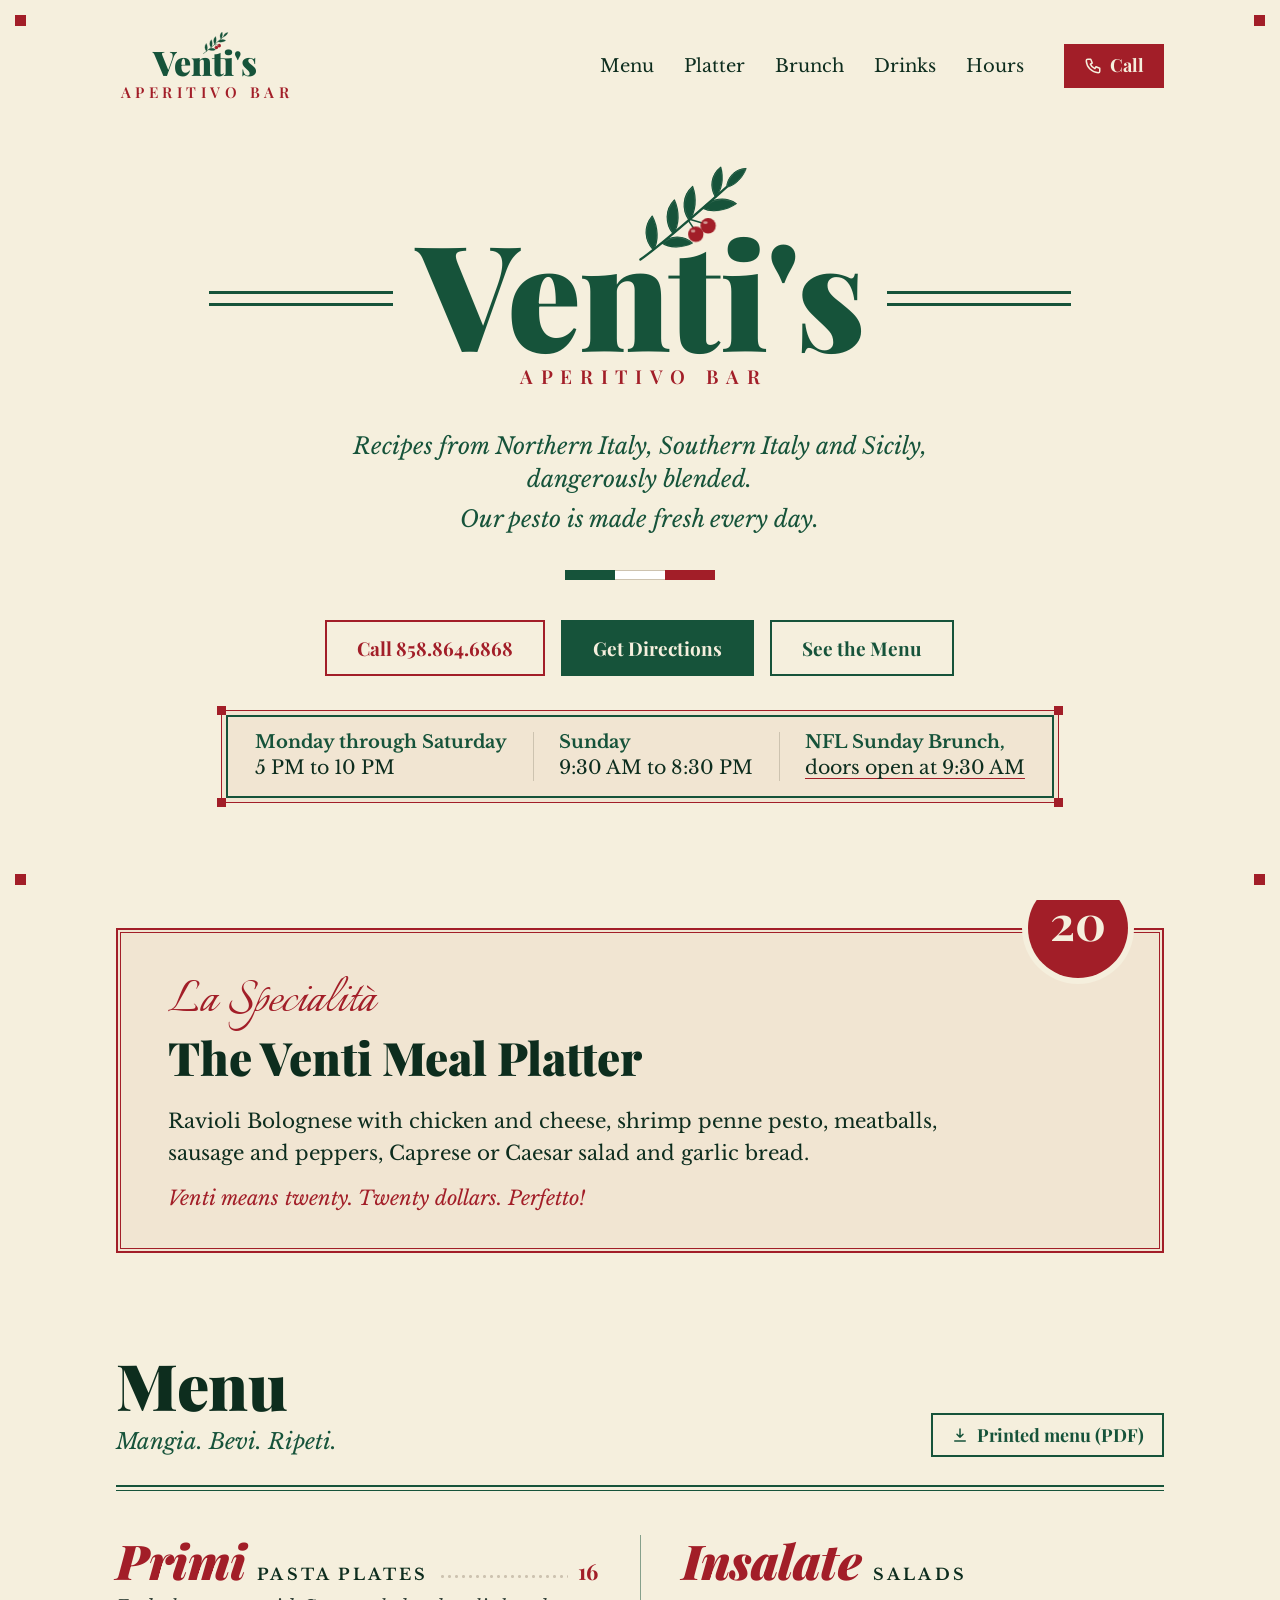
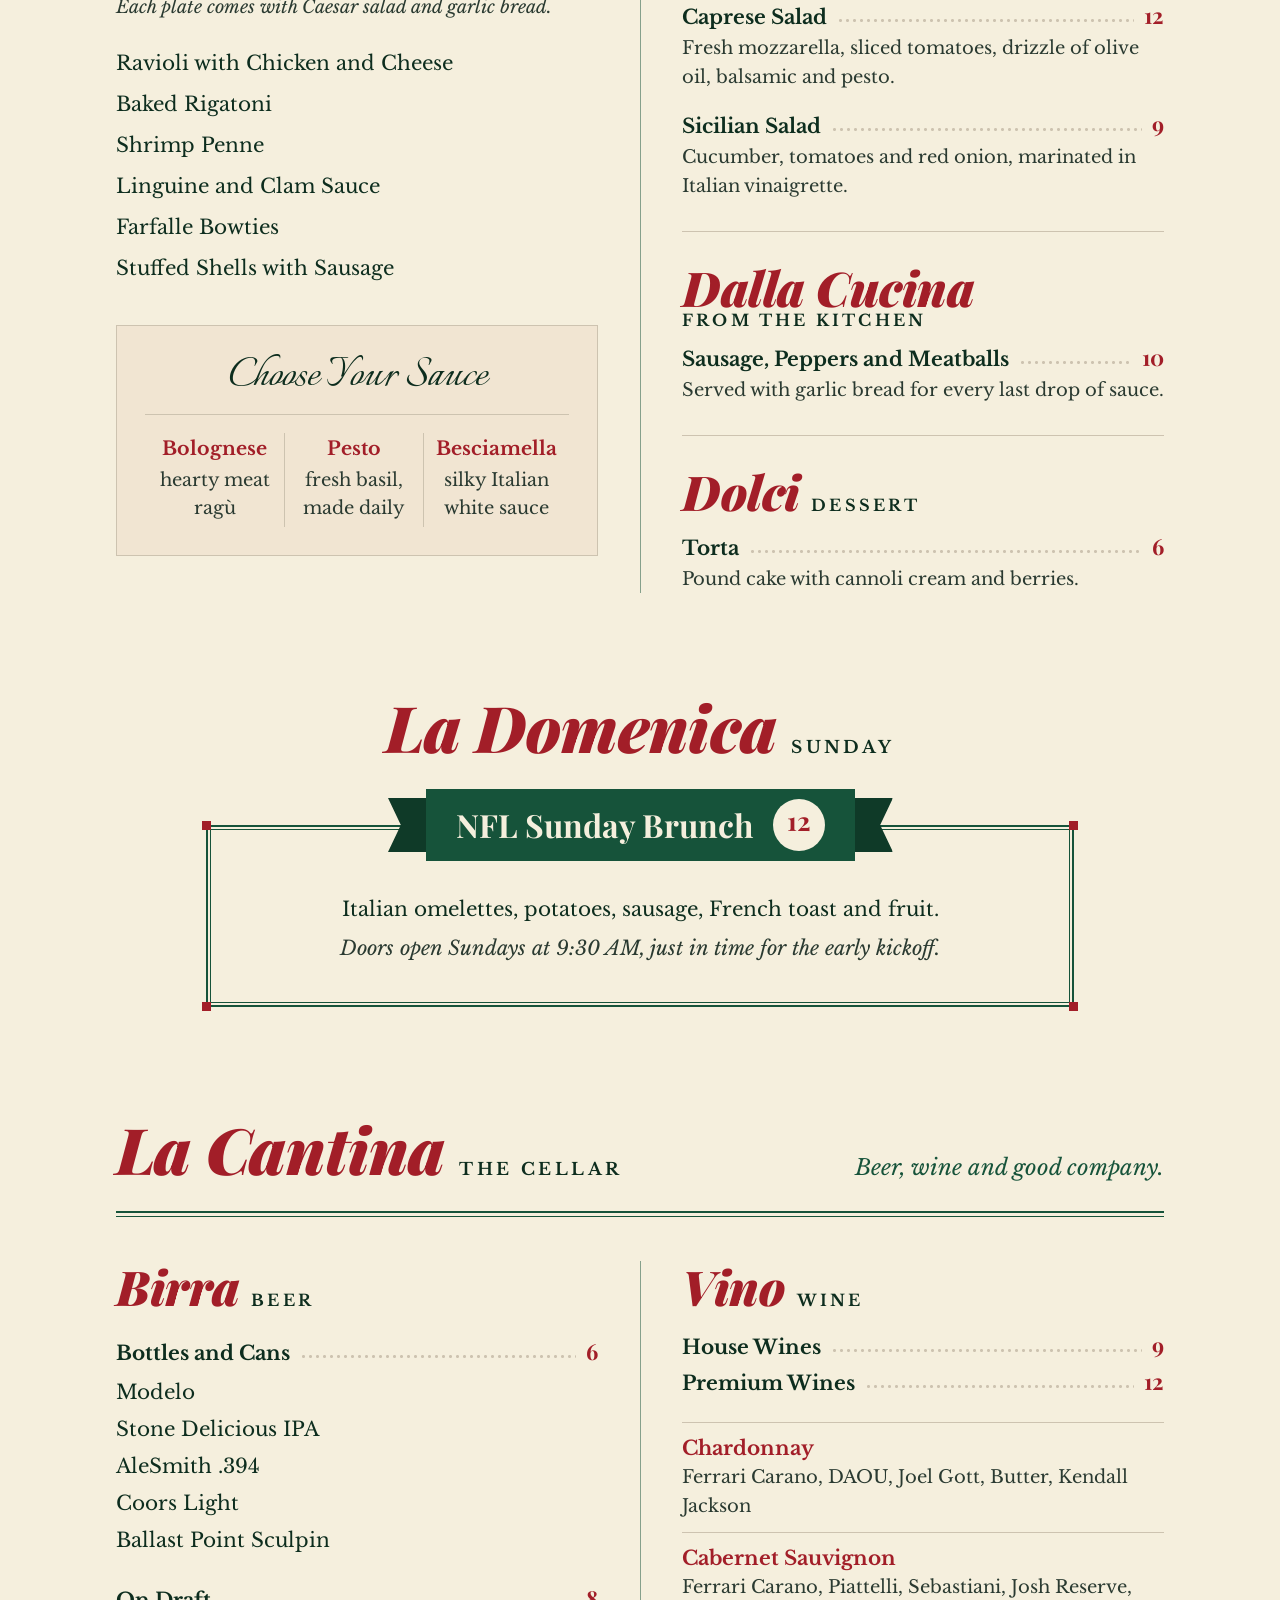
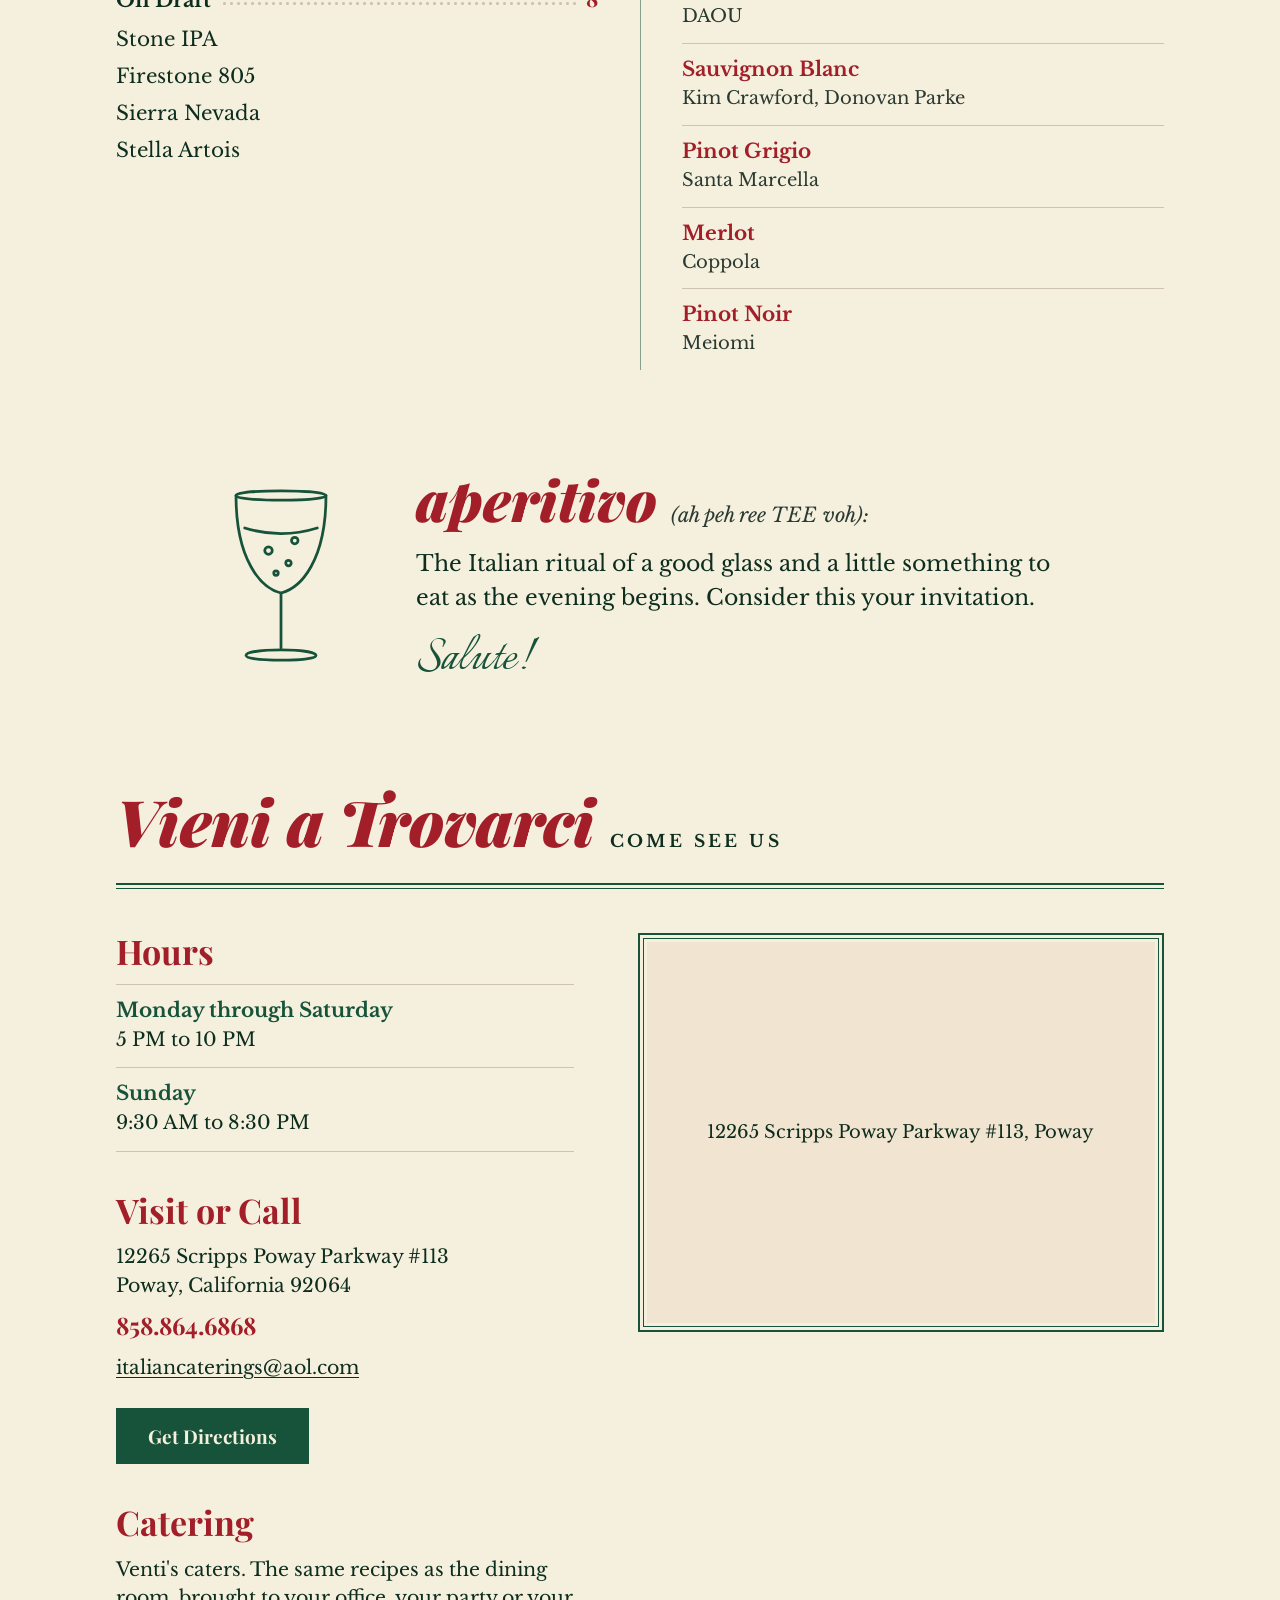
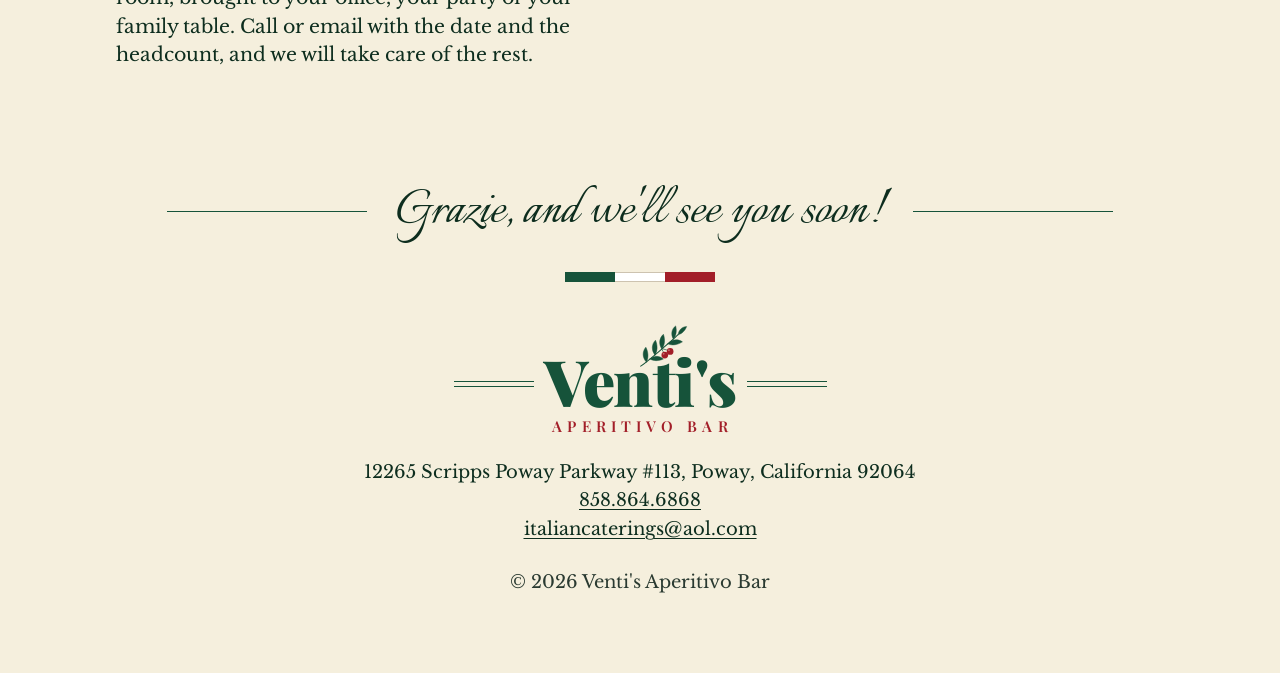
==== commit 3ba64188: "Center the 20 in the platter badge and add a catering note The badge's numeral is lifted to the circ" ====
--- a/index.html
+++ b/index.html
@@ -17,14 +17,14 @@
     })(document.documentElement);
   </script>
   <title>Venti&#39;s Aperitivo Bar | Italian Restaurant and Aperitivo Bar in Poway, California</title>
-  <meta name="description" content="Italian restaurant and aperitivo bar in Poway, California. The Venti Meal Platter, pasta plates, salads, beer and wine, and NFL Sunday Brunch.">
+  <meta name="description" content="Italian restaurant, aperitivo bar and caterer in Poway, California. The Venti Meal Platter, pasta plates, salads, beer and wine, and NFL Sunday Brunch.">
   <link rel="canonical" href="https://ventis2026.com/">
   <meta name="theme-color" content="#16533A">
   <meta property="og:type" content="website">
   <meta property="og:site_name" content="Venti&#39;s Aperitivo Bar">
   <meta property="og:locale" content="en_US">
   <meta property="og:title" content="Venti&#39;s Aperitivo Bar | Italian Restaurant and Aperitivo Bar in Poway, California">
-  <meta property="og:description" content="Italian restaurant and aperitivo bar in Poway, California. The Venti Meal Platter, pasta plates, salads, beer and wine, and NFL Sunday Brunch.">
+  <meta property="og:description" content="Italian restaurant, aperitivo bar and caterer in Poway, California. The Venti Meal Platter, pasta plates, salads, beer and wine, and NFL Sunday Brunch.">
   <meta property="og:url" content="https://ventis2026.com/">
   <meta property="og:image" content="https://ventis2026.com/assets/og.png">
   <meta property="og:image:width" content="1200">
@@ -32,7 +32,7 @@
   <meta property="og:image:alt" content="Venti&#39;s Aperitivo Bar wordmark with an olive sprig on ivory paper, with the tagline Recipes from Northern Italy, Southern Italy and Sicily, dangerously blended.">
   <meta name="twitter:card" content="summary_large_image">
   <meta name="twitter:title" content="Venti&#39;s Aperitivo Bar | Italian Restaurant and Aperitivo Bar in Poway, California">
-  <meta name="twitter:description" content="Italian restaurant and aperitivo bar in Poway, California. The Venti Meal Platter, pasta plates, salads, beer and wine, and NFL Sunday Brunch.">
+  <meta name="twitter:description" content="Italian restaurant, aperitivo bar and caterer in Poway, California. The Venti Meal Platter, pasta plates, salads, beer and wine, and NFL Sunday Brunch.">
   <meta name="twitter:image" content="https://ventis2026.com/assets/og.png">
   <link rel="icon" href="assets/favicon.svg" type="image/svg+xml">
   <link rel="icon" href="assets/favicon-32.png" sizes="32x32" type="image/png">
@@ -616,6 +616,8 @@
           <p class="visit__line"><a class="visit__email" href="mailto:italiancaterings@aol.com">italiancaterings@aol.com</a></p>
         </address>
         <a class="btn btn--green btn--big" href="https://www.google.com/maps/dir/?api=1&amp;destination=12265%20Scripps%20Poway%20Parkway%20%23113%2C%20Poway%2C%20CA%2092064" target="_blank" rel="noopener">Get Directions<span class="vh"> (opens Google Maps in a new tab)</span></a>
+        <h3 class="visit__h visit__h--catering">Catering</h3>
+        <p class="visit__catering">Venti&#39;s caters. The same recipes as the dining room, brought to your office, your party or your family table. Call or email with the date and the headcount, and we will take care of the rest.</p>
       </div>
       <div class="visit__map">
         <p class="visit__map-note" aria-hidden="true">12265 Scripps Poway Parkway #113, Poway</p>
--- a/css/style.css
+++ b/css/style.css
@@ -471,6 +471,9 @@
 .badge {
   flex: none; display: inline-grid; place-items: center; width: 84px; height: 84px;
   border-radius: 50%; font: 700 40px / 1 var(--display);
+  /* Playfair's figures are x-height tall and sit on the baseline, so a centered line box leaves
+     the numeral low in the circle; this padding lifts the ink to the circle's center at every size. */
+  box-sizing: border-box; padding-bottom: .31em;
 }
 .badge--red { background: var(--red); color: var(--paper); }
 .badge--ivory { background: var(--paper); color: var(--red); width: 52px; height: 52px; font-size: 26px; }
@@ -679,6 +682,8 @@
 .visit__phone:hover { color: var(--red-deep); text-decoration: underline; }
 .visit__email { color: var(--ink); }
 .visit__info > .btn { margin-top: 16px; }
+.visit__h--catering { margin-top: 40px; }
+.visit__catering { font-size: 19px; line-height: 1.5; color: var(--ink); max-width: 30em; }
 .visit__map { position: relative; border: 2px solid var(--green); padding: 7px; background: var(--paper); }
 .visit__map::before { content: ''; position: absolute; inset: 3px; border: 1px solid var(--green); pointer-events: none; }
 .visit__map-note { position: absolute; inset: 7px; display: flex; flex-direction: column; justify-content: center; align-items: center; gap: 10px; padding: 24px; text-align: center; font-size: var(--body-size); color: var(--ink); background: var(--cream); }
@@ -689,6 +694,7 @@
   .visit__grid { grid-template-columns: 1fr; gap: 36px; }
   .visit__h { font-size: 30px; }
   .hours { margin-bottom: 32px; }
+  .visit__h--catering { margin-top: 32px; }
   .visit__line { margin-bottom: 2px; }
   .visit__iframe { aspect-ratio: 1 / 1; }
   /* Every phone and email link is a 44px tap target on a phone. */
